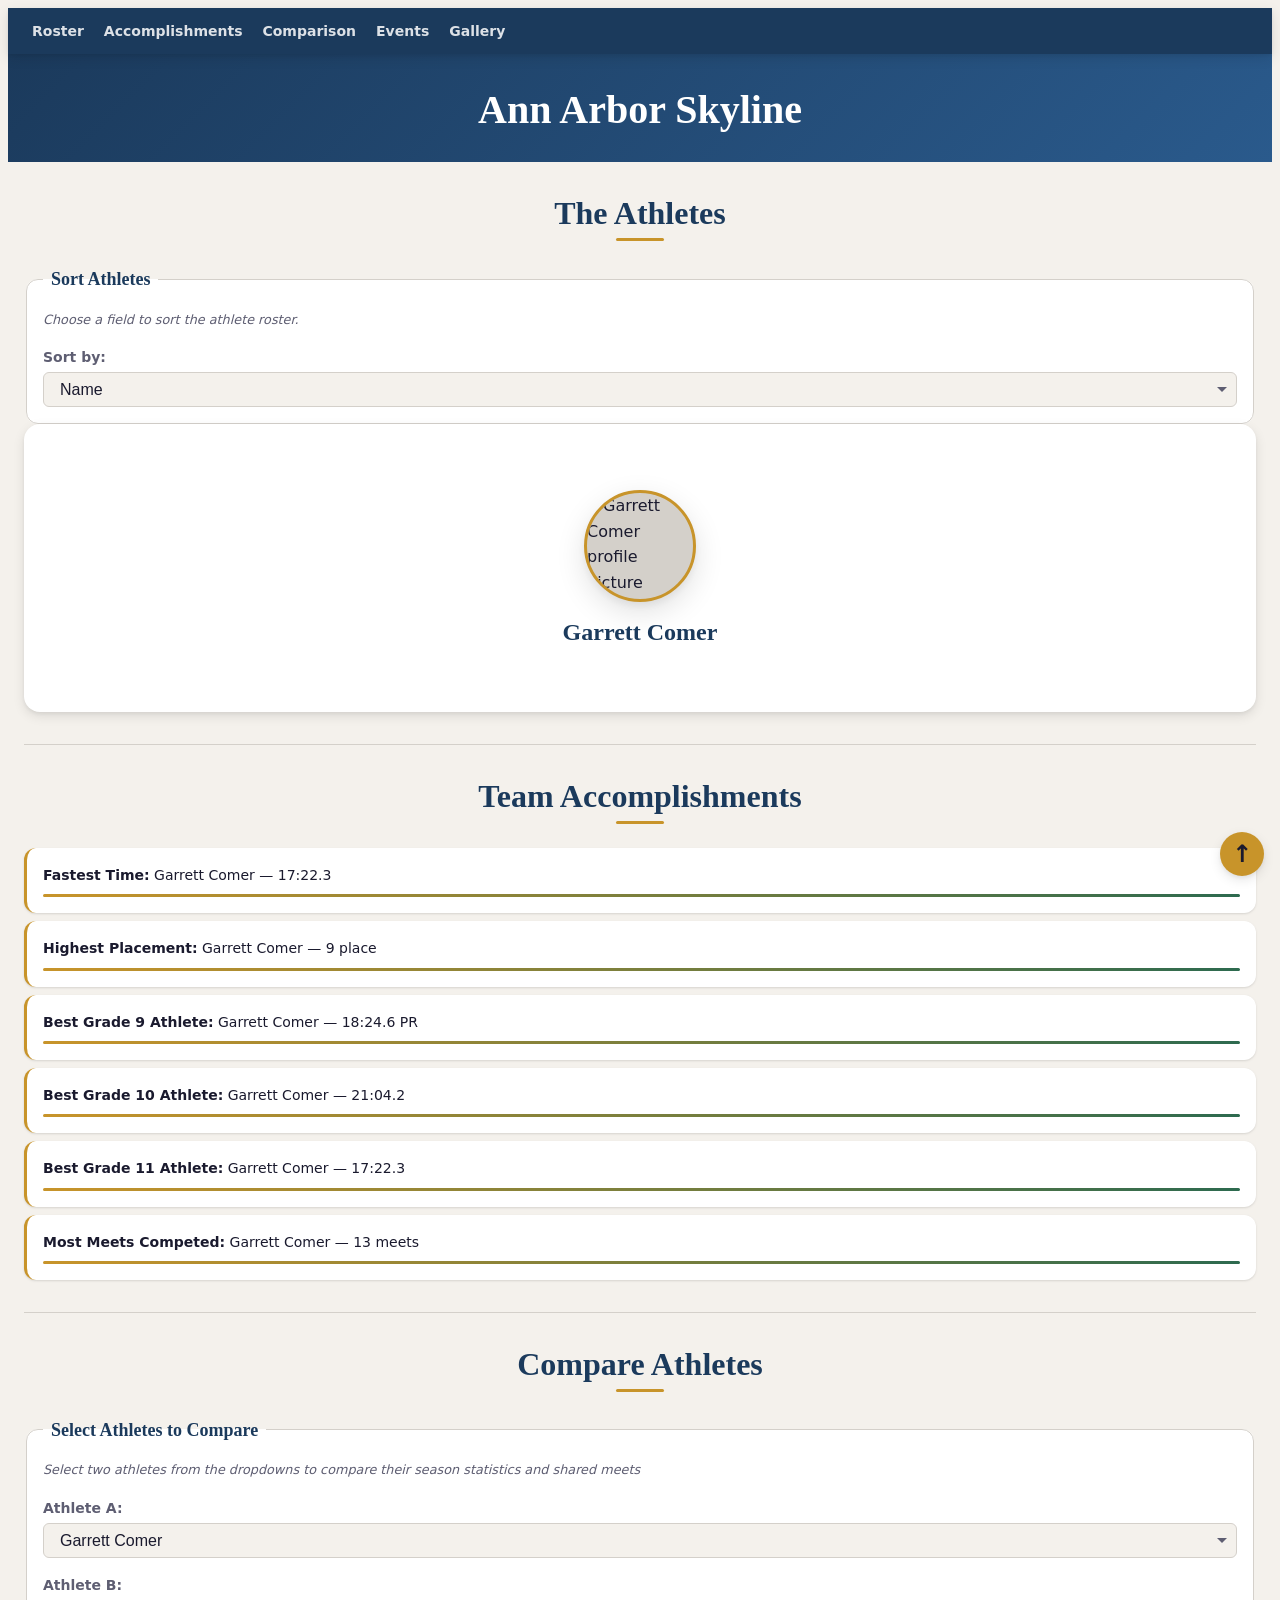
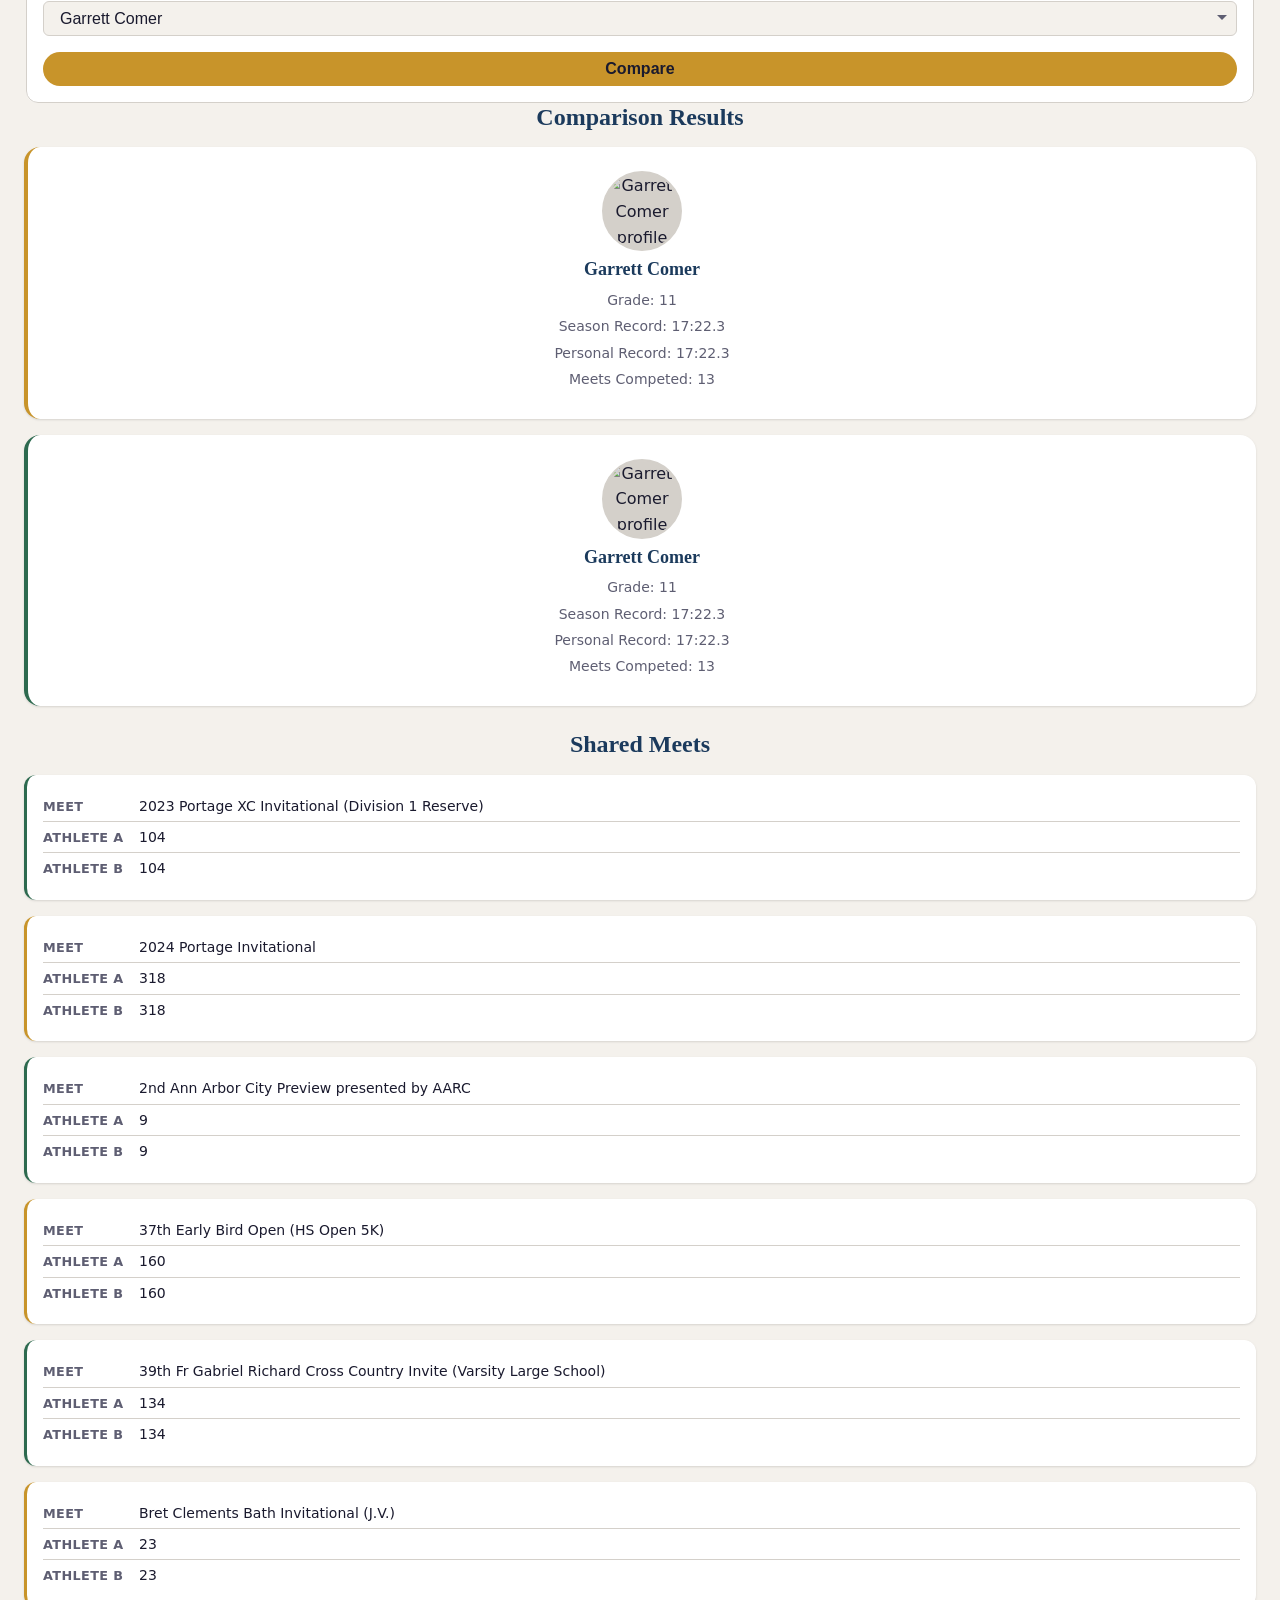
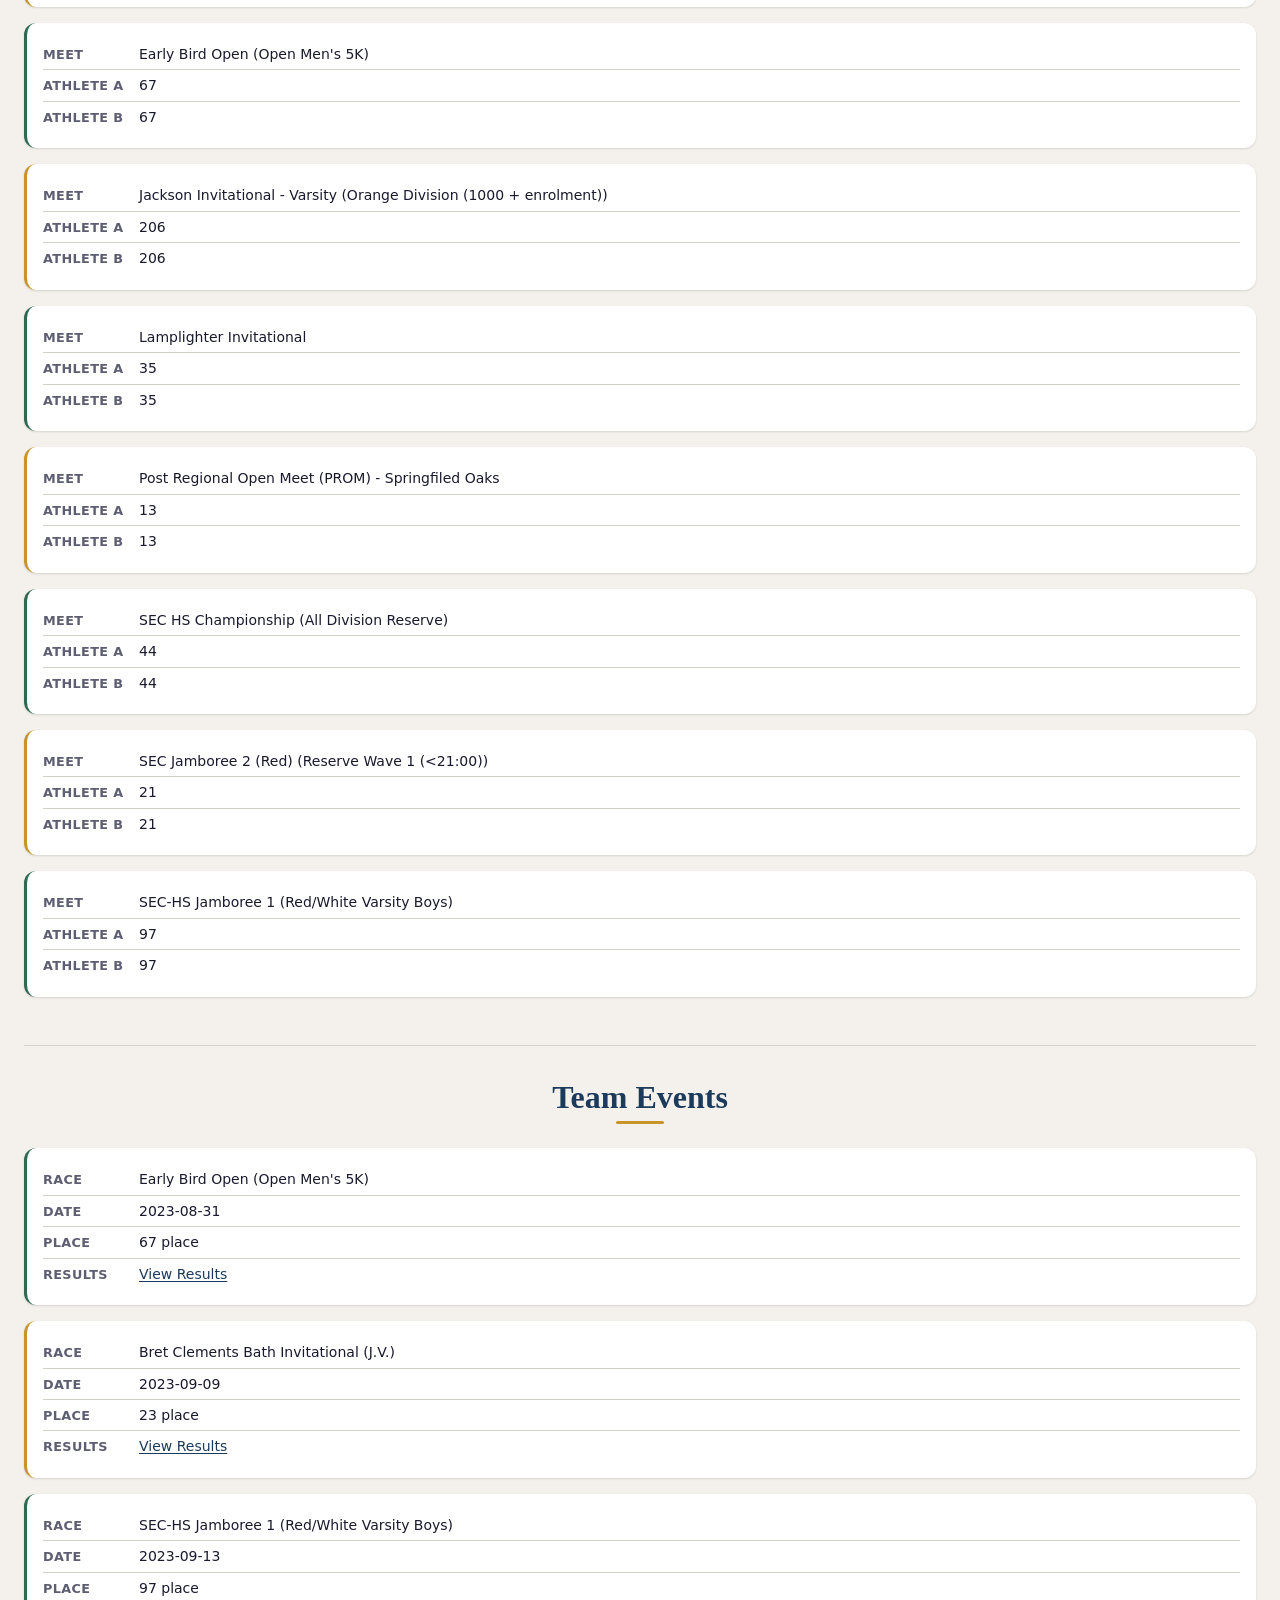
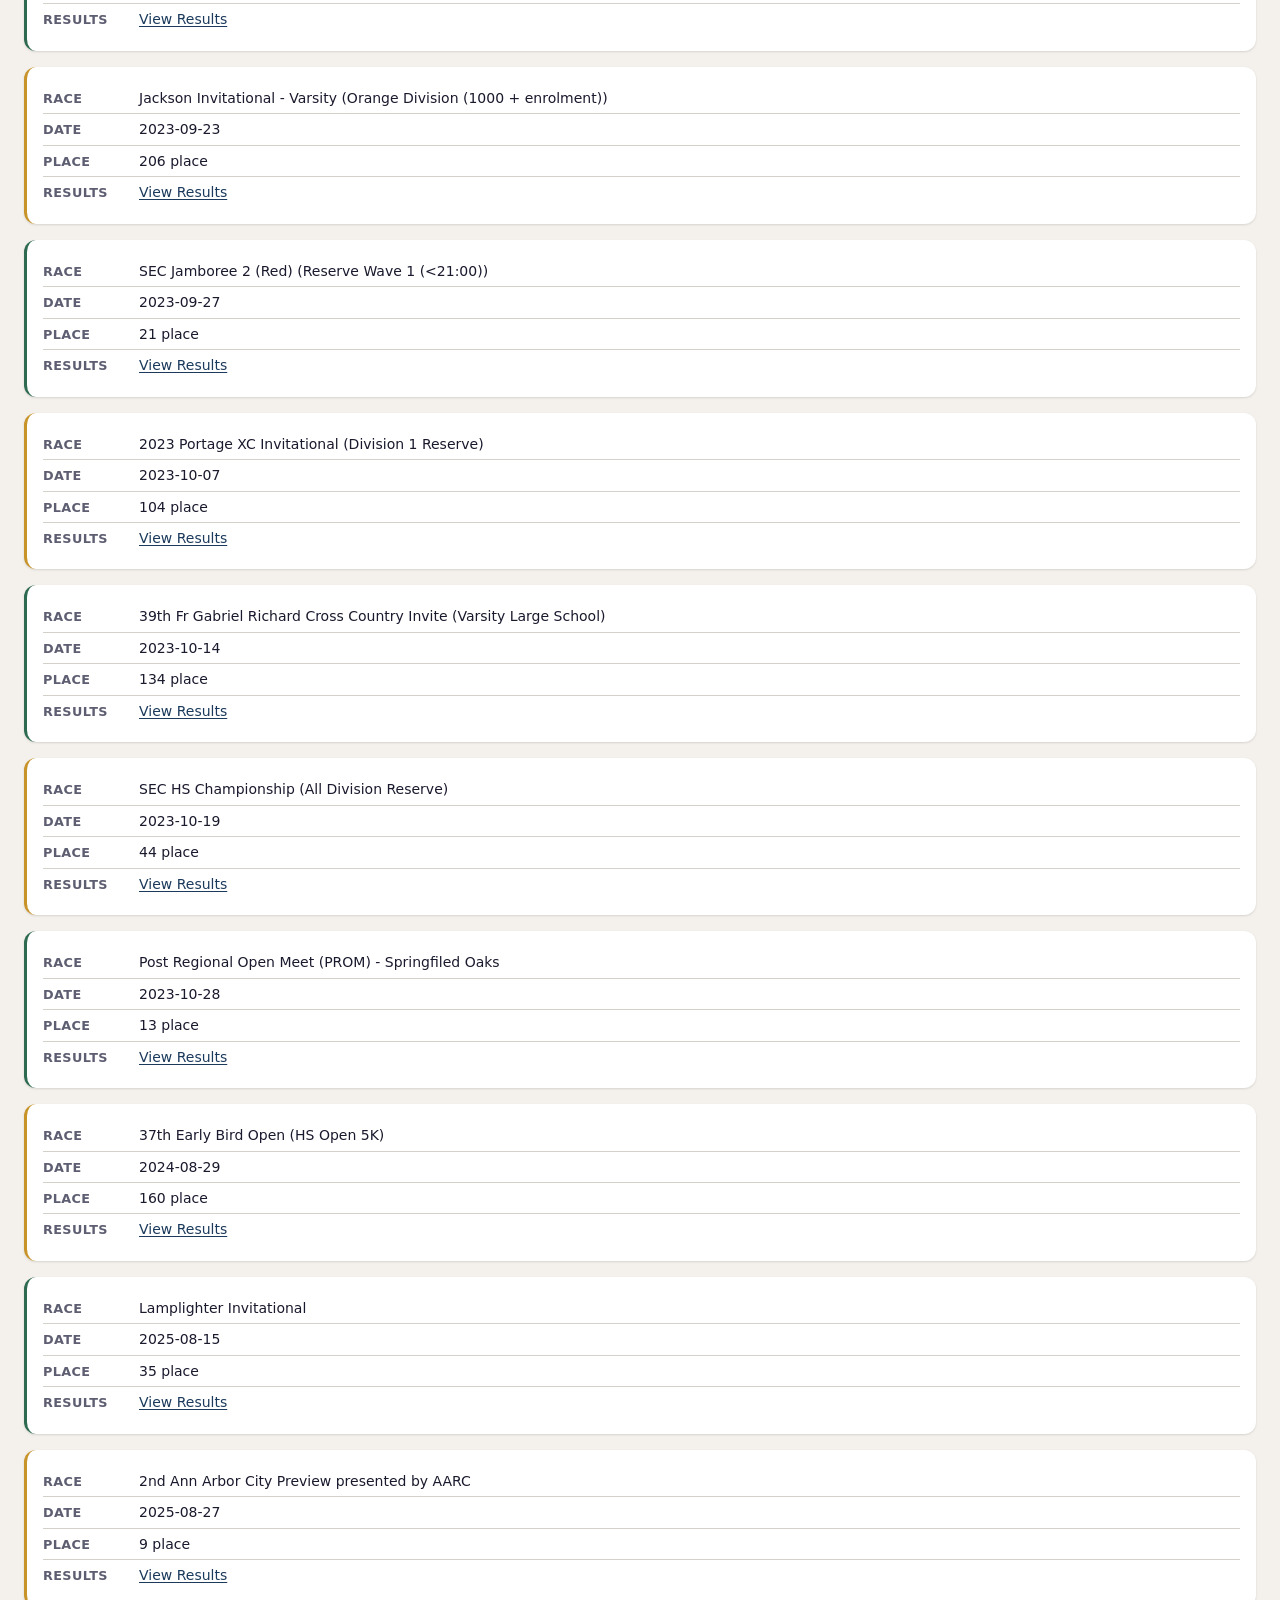
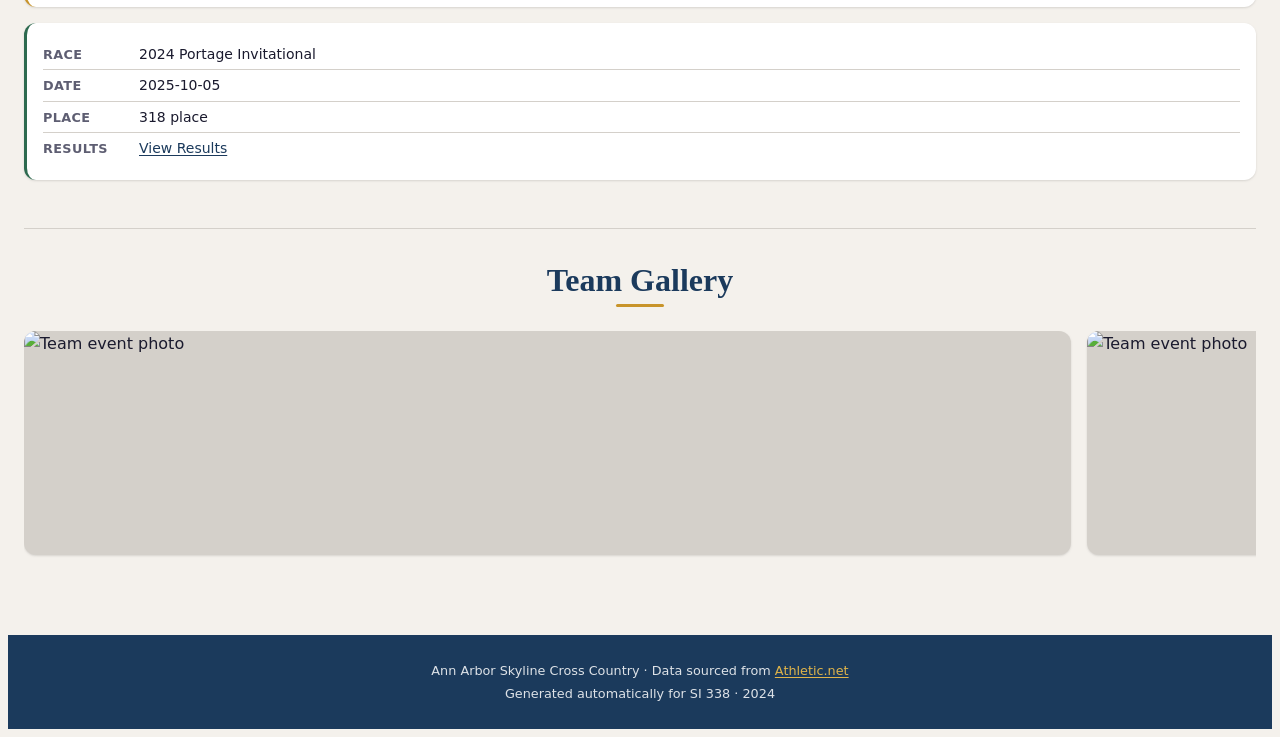
==== index.html @ 777643ac "Add Deliverable 4: mobile-only CSS, animations, accessibility, and documentation - Create styles/mai" ====
<!DOCTYPE html>
<html lang="en">

<head>
  <meta charset="UTF-8" />
  <meta name="viewport" content="width=device-width, initial-scale=1.0" />
  <title>Ann Arbor Skyline</title>
  <link rel="stylesheet" href="styles/reset.css">
  <link rel="stylesheet" href="styles/main.css">
</head>

<body>
  <a href="#main-content" class="skip-link">Skip to main content</a>

  <nav id="main-nav">
    <div class="nav-container">
      <a href="#team-roster" class="nav-link">Roster</a>
      <a href="#team-accomplishments" class="nav-link">Accomplishments</a>
      <a href="#player-comparison" class="nav-link">Comparison</a>
      <a href="#team-events" class="nav-link">Events</a>
      <a href="#team-gallery" class="nav-link">Gallery</a>
    </div>
  </nav>

  <header>
    <h1>Ann Arbor Skyline</h1>
  </header>

  <main id="main-content">

    <section id="team-roster">
      <h2>The Athletes</h2>

      <div id="sort-by-choices">
        <form>
          <fieldset>
            <legend>Sort Athletes</legend>

            <p id="sort-instructions">
              Choose a field to sort the athlete roster.
            </p>

            <label for="sort-by">Sort by:</label>
            <select id="sort-by" name="sort-by" aria-describedby="sort-instructions">
              <option value="name">Name</option>
              <option value="grade">Grade</option>
              <option value="season-record">Season Record (SR)</option>
              <option value="personal-record">Personal Record (PR)</option>
            </select>
          </fieldset>
        </form>
      </div>

      <article id="athlete-roster">
        <h3>Athlete Roster</h3>
        
    <div class="athlete-card"
         tabindex="0"
         data-name="Garrett Comer"
         data-grade="11"
         data-sr="17:22.3"
         data-pr="17:22.3">

      <div class="card-inner">

        <div class="card-front">
          <img
            src="./images/athletes/21615274/profile.jpg"
            alt="Garrett Comer profile picture"
            class="athlete-photo"
            loading="lazy"
          />
          <h3 class="athlete-name">Garrett Comer</h3>
        </div>

        <div class="card-back">
          <h3 class="athlete-name">Garrett Comer</h3>
          <p class="athlete-grade">Grade: 11</p>
          <p class="athlete-sr">Season Record: 17:22.3</p>
          <p class="athlete-pr">Personal Record: 17:22.3</p>

          <a href="./athletes/21615274/index.html" class="athlete-link">
            View Profile
          </a>
        </div>

      </div>
    </div>
    
      </article>
    </section>

    <section id="team-accomplishments">
      <h2>Team Accomplishments</h2>

      <article>
        <h3>Accomplishment Highlights</h3>
        <ul>
          <li><strong>Fastest Time:</strong> Garrett Comer — 17:22.3</li>
<li><strong>Highest Placement:</strong> Garrett Comer — 9 place</li>
<li><strong>Best Grade 9 Athlete:</strong> Garrett Comer — 18:24.6 PR</li>
<li><strong>Best Grade 10 Athlete:</strong> Garrett Comer — 21:04.2</li>
<li><strong>Best Grade 11 Athlete:</strong> Garrett Comer — 17:22.3</li>
<li><strong>Most Meets Competed:</strong> Garrett Comer — 13 meets</li>
        </ul>
      </article>
    </section>

    <section id="player-comparison">
      <h2>Compare Athletes</h2>

      <div class="comparison-controls">
        <form>
          <fieldset>
            <legend>Select Athletes to Compare</legend>

            <p id="comparison-instructions">
              Select two athletes from the dropdowns to compare their season
              statistics and shared meets
            </p>

            <div class="comparison-select">
              <label for="athlete-a">Athlete A:</label>
              <select id="athlete-a" name="athlete-a" aria-describedby="comparison-instructions">
                <option value="21615274" selected>Garrett Comer</option>
              </select>
            </div>

            <div class="comparison-select">
              <label for="athlete-b">Athlete B:</label>
              <select id="athlete-b" name="athlete-b" aria-describedby="comparison-instructions">
                <option value="21615274" selected>Garrett Comer</option>
              </select>
            </div>

            <button type="button" id="compare-button">
              Compare
            </button>
          </fieldset>
        </form>
      </div>

      <article id="comparison-results">
        <h3>Comparison Results</h3>
        
    <div class="comparison-cards">

      <div class="comparison-card">
        <img src="./images/athletes/21615274/profile.jpg" alt="Garrett Comer profile picture" />
        <h3>Garrett Comer</h3>
        <p>Grade: 11</p>
        <p>Season Record: 17:22.3</p>
        <p>Personal Record: 17:22.3</p>
        <p>Meets Competed: 13</p>
      </div>

      <div class="comparison-card">
        <img src="./images/athletes/21615274/profile.jpg" alt="Garrett Comer profile picture" />
        <h3>Garrett Comer</h3>
        <p>Grade: 11</p>
        <p>Season Record: 17:22.3</p>
        <p>Personal Record: 17:22.3</p>
        <p>Meets Competed: 13</p>
      </div>

    </div>

    
        <div class="shared-meets">
          <h3>Shared Meets</h3>
          <table>
            <thead>
              <tr>
                <th>Meet</th>
                <th>Garrett Comer Place</th>
                <th>Garrett Comer Place</th>
              </tr>
            </thead>
            <tbody>
              <tr><td>2023 Portage XC Invitational (Division 1 Reserve)</td><td>104</td><td>104</td></tr>
<tr><td>2024 Portage Invitational</td><td>318</td><td>318</td></tr>
<tr><td>2nd Ann Arbor City Preview presented by AARC</td><td>9</td><td>9</td></tr>
<tr><td>37th Early Bird Open (HS Open 5K)</td><td>160</td><td>160</td></tr>
<tr><td>39th Fr Gabriel Richard Cross Country Invite (Varsity Large School)</td><td>134</td><td>134</td></tr>
<tr><td>Bret Clements Bath Invitational (J.V.)</td><td>23</td><td>23</td></tr>
<tr><td>Early Bird Open (Open Men&#39;s 5K)</td><td>67</td><td>67</td></tr>
<tr><td>Jackson Invitational - Varsity (Orange Division (1000 + enrolment))</td><td>206</td><td>206</td></tr>
<tr><td>Lamplighter Invitational</td><td>35</td><td>35</td></tr>
<tr><td>Post Regional Open Meet (PROM) - Springfiled Oaks</td><td>13</td><td>13</td></tr>
<tr><td>SEC HS Championship (All Division Reserve)</td><td>44</td><td>44</td></tr>
<tr><td>SEC Jamboree 2 (Red) (Reserve Wave 1 (&lt;21:00))</td><td>21</td><td>21</td></tr>
<tr><td>SEC-HS Jamboree 1 (Red/White Varsity Boys)</td><td>97</td><td>97</td></tr>
            </tbody>
          </table>
        </div>
        
    
      </article>
    </section>

    <section id="team-events">
      <h2>Team Events</h2>

      <article>
        <h3>Event Results</h3>
        <table id="events-table">
          <thead>
            <tr>
              <th>Race</th>
              <th>Date</th>
              <th>Placement</th>
              <th>Results</th>
            </tr>
          </thead>
          <tbody>
            <tr><td>Early Bird Open (Open Men&#39;s 5K)</td><td>2023-08-31</td><td>67 place</td><td><a href="https://www.athletic.net/CrossCountry/meet/223660/results/894305" target="_blank">View Results</a></td></tr>
<tr><td>Bret Clements Bath Invitational (J.V.)</td><td>2023-09-09</td><td>23 place</td><td><a href="https://www.athletic.net/CrossCountry/meet/221738/results/887403" target="_blank">View Results</a></td></tr>
<tr><td>SEC-HS Jamboree 1 (Red/White Varsity Boys)</td><td>2023-09-13</td><td>97 place</td><td><a href="https://www.athletic.net/CrossCountry/meet/221764/results/887492" target="_blank">View Results</a></td></tr>
<tr><td>Jackson Invitational - Varsity (Orange Division (1000 + enrolment))</td><td>2023-09-23</td><td>206 place</td><td><a href="https://www.athletic.net/CrossCountry/meet/221802/results/887639" target="_blank">View Results</a></td></tr>
<tr><td>SEC Jamboree 2 (Red) (Reserve Wave 1 (&lt;21:00))</td><td>2023-09-27</td><td>21 place</td><td><a href="https://www.athletic.net/CrossCountry/meet/222702/results/890995" target="_blank">View Results</a></td></tr>
<tr><td>2023 Portage XC Invitational (Division 1 Reserve)</td><td>2023-10-07</td><td>104 place</td><td><a href="https://www.athletic.net/CrossCountry/meet/221793/results/887586" target="_blank">View Results</a></td></tr>
<tr><td>39th Fr Gabriel Richard Cross Country Invite (Varsity Large School)</td><td>2023-10-14</td><td>134 place</td><td><a href="https://www.athletic.net/CrossCountry/meet/221531/results/886426" target="_blank">View Results</a></td></tr>
<tr><td>SEC HS Championship (All Division Reserve)</td><td>2023-10-19</td><td>44 place</td><td><a href="https://www.athletic.net/CrossCountry/meet/221762/results/887481" target="_blank">View Results</a></td></tr>
<tr><td>Post Regional Open Meet (PROM) - Springfiled Oaks</td><td>2023-10-28</td><td>13 place</td><td><a href="https://www.athletic.net/CrossCountry/meet/229906/results/916818" target="_blank">View Results</a></td></tr>
<tr><td>37th Early Bird Open (HS Open 5K)</td><td>2024-08-29</td><td>160 place</td><td><a href="https://www.athletic.net/CrossCountry/meet/235827/results/943367" target="_blank">View Results</a></td></tr>
<tr><td>Lamplighter Invitational</td><td>2025-08-15</td><td>35 place</td><td><a href="https://www.athletic.net/CrossCountry/meet/247194/results/1007644" target="_blank">View Results</a></td></tr>
<tr><td>2nd Ann Arbor City Preview presented by AARC</td><td>2025-08-27</td><td>9 place</td><td><a href="https://www.athletic.net/CrossCountry/meet/253860/results/1013715" target="_blank">View Results</a></td></tr>
<tr><td>2024 Portage Invitational</td><td>2025-10-05</td><td>318 place</td><td><a href="https://www.athletic.net/CrossCountry/meet/237295/results/948796" target="_blank">View Results</a></td></tr>
          </tbody>
        </table>
      </article>
    </section>

    <section id="team-gallery">
      <h2>Team Gallery</h2>

      <article class="gallery-grid">
        <h3>Gallery Images</h3>
        <img src="./images/athletes/21615274/2023EarlyBirdOpen.jpg" alt="Team event photo" loading="lazy" />
<img src="./images/athletes/21615274/2023PROM.jpg" alt="Team event photo" loading="lazy" />
      </article>
    </section>

  </main>

  <footer id="site-footer">
    <div class="footer-content">
      <p>
        Ann Arbor Skyline Cross Country &middot;
        Data sourced from
        <a href="https://www.athletic.net" target="_blank" rel="noopener">
          Athletic.net
        </a>
      </p>

      <p>
        Generated automatically for SI 338 &middot;
        <span class="footer-year">2024</span>
      </p>
    </div>
  </footer>

  <a href="#main-nav" class="back-to-top" aria-label="Back to top">&uarr;</a>

</body>

</html>
---- styles/main.css ----
/* ================================================================
   Ann Arbor Skyline Cross Country — Main Stylesheet
   Mobile-only design | SI 338 Deliverable 4

   Contents:
   1.  Custom Properties (Design Tokens)
   2.  Dark Mode (prefers-color-scheme)
   3.  Base Styles
   4.  Accessibility Utilities
   5.  Typography
   6.  Links
   7.  Navigation — Sticky Horizontal Scroll Tabs
   8.  Header & Athlete Profile
   9.  Main Layout & Sections
   10. Athlete Roster Cards — 3D Flip Animation
   11. Forms & Controls
   12. Comparison Section
   13. Tables — Card Reflow
   14. Accomplishments — Animated Progress Bars
   15. Gallery — Horizontal Scroll Snap
   16. Performance Graph
   17. Footer
   18. Back-to-Top Floating Action Button
   19. Keyframe Animations
   20. Reduced Motion (prefers-reduced-motion)
   ================================================================ */


/* ----------------------------------------------------------------
   1. Custom Properties — Light Mode (Default)
   CSS variables for consistent theming and easy dark-mode toggling
   ---------------------------------------------------------------- */
:root {
  --clr-primary: #1b3a5c;
  --clr-primary-light: #2a5a8c;
  --clr-secondary: #c8942a;
  --clr-secondary-light: #e0b44a;
  --clr-accent: #2d6a4f;
  --clr-bg: #f4f1ec;
  --clr-surface: #ffffff;
  --clr-text: #1a1a2e;
  --clr-text-muted: #5e5e72;
  --clr-border: #d4d0ca;
  --clr-link: #1b3a5c;
  --clr-link-hover: #c8942a;

  --font-heading: Georgia, 'Times New Roman', Times, serif;
  --font-body: system-ui, -apple-system, BlinkMacSystemFont,
    'Segoe UI', Roboto, Helvetica, Arial, sans-serif;

  /* Responsive font sizes using clamp() — scales with viewport */
  --fs-xs: clamp(0.7rem, 2.5vw, 0.8rem);
  --fs-sm: clamp(0.8rem, 2.8vw, 0.875rem);
  --fs-base: clamp(0.9rem, 3vw, 1rem);
  --fs-md: clamp(1rem, 3.5vw, 1.125rem);
  --fs-lg: clamp(1.25rem, 4vw, 1.5rem);
  --fs-xl: clamp(1.5rem, 5vw, 2rem);
  --fs-xxl: clamp(1.75rem, 6vw, 2.5rem);

  --sp-xs: 0.25rem;
  --sp-sm: 0.5rem;
  --sp-md: 1rem;
  --sp-lg: 1.5rem;
  --sp-xl: 2rem;
  --sp-xxl: 3rem;

  --radius-sm: 0.375rem;
  --radius-md: 0.75rem;
  --radius-lg: 1rem;
  --radius-pill: 100vw;
  --radius-circle: 50%;

  --shadow-sm: 0 1px 3px rgba(0, 0, 0, 0.08),
               0 1px 2px rgba(0, 0, 0, 0.06);
  --shadow-md: 0 4px 12px rgba(0, 0, 0, 0.1),
               0 2px 4px rgba(0, 0, 0, 0.06);
  --shadow-lg: 0 10px 30px rgba(0, 0, 0, 0.12),
               0 4px 8px rgba(0, 0, 0, 0.06);

  --ease-out: cubic-bezier(0.25, 0.46, 0.45, 0.94);
  --ease-in-out: cubic-bezier(0.42, 0, 0.58, 1);
  --dur-fast: 200ms;
  --dur-normal: 350ms;
  --dur-slow: 600ms;
}


/* ----------------------------------------------------------------
   2. Dark Mode — Activates automatically via OS/browser preference
   ---------------------------------------------------------------- */
@media (prefers-color-scheme: dark) {
  :root {
    --clr-primary: #4a8ac4;
    --clr-primary-light: #6aaae4;
    --clr-secondary: #e0b44a;
    --clr-secondary-light: #f0d47a;
    --clr-accent: #5cb88a;
    --clr-bg: #121220;
    --clr-surface: #1e1e32;
    --clr-text: #e4e4ec;
    --clr-text-muted: #9a9ab0;
    --clr-border: #2e2e44;
    --clr-link: #6aaae4;
    --clr-link-hover: #e0b44a;
    --shadow-sm: 0 1px 3px rgba(0, 0, 0, 0.3);
    --shadow-md: 0 4px 12px rgba(0, 0, 0, 0.4);
    --shadow-lg: 0 10px 30px rgba(0, 0, 0, 0.5);
  }
}


/* ----------------------------------------------------------------
   3. Base Styles
   ---------------------------------------------------------------- */
*,
*::before,
*::after {
  box-sizing: border-box;
}

html {
  scroll-behavior: smooth;
  -webkit-tap-highlight-color: transparent;
}

body {
  background-color: var(--clr-bg);
  color: var(--clr-text);
  font-family: var(--font-body);
  font-size: var(--fs-base);
  line-height: 1.6;
  overflow-x: hidden;
}

img {
  display: block;
  width: 100%;
  height: auto;
  background-color: var(--clr-border);
}


/* ----------------------------------------------------------------
   4. Accessibility Utilities
   ---------------------------------------------------------------- */

/* Skip-to-content link: hidden off-screen until keyboard-focused */
.skip-link {
  position: absolute;
  top: -100%;
  left: var(--sp-md);
  background: var(--clr-primary);
  color: #fff;
  padding: var(--sp-sm) var(--sp-md);
  border-radius: var(--radius-sm);
  z-index: 200;
  font-weight: 600;
  text-decoration: none;
  transition: top var(--dur-fast) var(--ease-out);
}

.skip-link:focus {
  top: var(--sp-sm);
}

/* Screen-reader-only utility class */
.sr-only {
  position: absolute;
  width: 1px;
  height: 1px;
  padding: 0;
  margin: -1px;
  overflow: hidden;
  clip: rect(0, 0, 0, 0);
  white-space: nowrap;
  border: 0;
}

/* Visible focus ring for keyboard navigation */
:focus-visible {
  outline: 3px solid var(--clr-secondary);
  outline-offset: 2px;
}


/* ----------------------------------------------------------------
   5. Typography — Responsive sizing via clamp()
   ---------------------------------------------------------------- */
h1, h2, h3 {
  font-family: var(--font-heading);
  color: var(--clr-primary);
  line-height: 1.2;
  margin-top: 0;
}

h1 { font-size: var(--fs-xxl); }
h2 { font-size: var(--fs-xl); margin-bottom: var(--sp-lg); }
h3 { font-size: var(--fs-lg); }

p {
  margin-top: 0;
  margin-bottom: var(--sp-sm);
}


/* ----------------------------------------------------------------
   6. Links
   ---------------------------------------------------------------- */
a {
  color: var(--clr-link);
  text-decoration-thickness: 1px;
  text-underline-offset: 2px;
  transition: color var(--dur-fast) var(--ease-out);
}

a:hover,
a:focus {
  color: var(--clr-link-hover);
}


/* ----------------------------------------------------------------
   7. Navigation — Sticky bar with horizontally scrollable tabs
   Stays fixed at top on scroll; tabs overflow-scroll on narrow screens
   ---------------------------------------------------------------- */
#main-nav,
#athlete-nav {
  position: sticky;
  top: 0;
  z-index: 100;
  background: var(--clr-primary);
  box-shadow: var(--shadow-md);
}

.nav-container {
  display: flex;
  align-items: center;
  gap: var(--sp-xs);
  padding: var(--sp-sm) var(--sp-md);
  overflow-x: auto;
  -webkit-overflow-scrolling: touch;
  scrollbar-width: none;
}

.nav-container::-webkit-scrollbar {
  display: none;
}

.nav-link {
  color: rgba(255, 255, 255, 0.85);
  text-decoration: none;
  font-size: var(--fs-sm);
  font-weight: 600;
  white-space: nowrap;
  padding: var(--sp-xs) var(--sp-sm);
  border-radius: var(--radius-pill);
  transition:
    background-color var(--dur-fast) var(--ease-out),
    color var(--dur-fast) var(--ease-out);
}

.nav-link:hover,
.nav-link:focus {
  background: rgba(255, 255, 255, 0.15);
  color: #fff;
}

.nav-title {
  color: #fff;
  font-family: var(--font-heading);
  font-size: var(--fs-md);
  font-weight: 700;
  white-space: nowrap;
  margin-right: auto;
}


/* ----------------------------------------------------------------
   8. Header — Gradient banner with team/athlete branding
   ---------------------------------------------------------------- */
header {
  background: linear-gradient(135deg, var(--clr-primary) 0%, var(--clr-primary-light) 100%);
  color: #fff;
  padding: var(--sp-xl) var(--sp-md) var(--sp-lg);
  text-align: center;
}

header h1 {
  color: #fff;
  margin-bottom: var(--sp-xs);
  animation: fadeInDown var(--dur-slow) var(--ease-out) both;
}

/* Athlete page header */
#athlete-header {
  background: linear-gradient(135deg, var(--clr-primary) 0%, var(--clr-primary-light) 100%);
  color: #fff;
  padding: var(--sp-xl) var(--sp-md) var(--sp-lg);
  text-align: center;
}

#athlete-header h1,
#athlete-header h2 {
  color: #fff;
}

#athlete-header .athlete-info h2 {
  font-size: var(--fs-sm);
  text-transform: uppercase;
  letter-spacing: 0.1em;
  opacity: 0.8;
  margin-bottom: var(--sp-sm);
}

/* Circular profile photo with gold border */
.athlete-photo {
  width: 7rem;
  height: 7rem;
  border-radius: var(--radius-circle);
  object-fit: cover;
  border: 3px solid var(--clr-secondary);
  box-shadow: var(--shadow-lg);
  animation: fadeIn var(--dur-slow) var(--ease-out) both;
}

#athlete-header .athlete-photo {
  width: 8rem;
  height: 8rem;
  margin: 0 auto var(--sp-md);
}

.athlete-school {
  font-size: var(--fs-md);
  opacity: 0.9;
}

#athlete-header .athlete-grade {
  font-size: var(--fs-sm);
  opacity: 0.85;
  color: #fff;
}

#athlete-header a {
  color: var(--clr-secondary-light);
  font-size: var(--fs-sm);
}

/* Frosted glass records badge */
.athlete-records {
  display: flex;
  flex-direction: column;
  gap: var(--sp-xs);
  margin-top: var(--sp-md);
  padding: var(--sp-md);
  background: rgba(255, 255, 255, 0.1);
  border-radius: var(--radius-md);
  backdrop-filter: blur(8px);
  -webkit-backdrop-filter: blur(8px);
}

.athlete-records .athlete-sr,
.athlete-records .athlete-pr {
  font-size: var(--fs-sm);
  font-weight: 600;
  color: #fff;
}


/* ----------------------------------------------------------------
   9. Main Layout & Sections
   ---------------------------------------------------------------- */
main {
  padding: 0 var(--sp-md);
}

section {
  padding: var(--sp-xl) 0;
  border-bottom: 1px solid var(--clr-border);
  animation: fadeInUp var(--dur-slow) var(--ease-out) both;
}

section:last-child {
  border-bottom: none;
}

/* Decorative gold underline accent beneath section headings */
section > h2 {
  text-align: center;
  position: relative;
  padding-bottom: var(--sp-sm);
}

section > h2::after {
  content: '';
  position: absolute;
  bottom: 0;
  left: 50%;
  transform: translateX(-50%);
  width: 3rem;
  height: 3px;
  background: var(--clr-secondary);
  border-radius: var(--radius-pill);
}

/* Visually hide redundant sub-headings; section h2 provides context */
#athlete-roster > h3,
#team-accomplishments article > h3,
#team-events article > h3,
#athlete-results article > h3,
#performance-graph article > h3,
.gallery-grid > h3 {
  position: absolute;
  width: 1px;
  height: 1px;
  padding: 0;
  margin: -1px;
  overflow: hidden;
  clip: rect(0, 0, 0, 0);
  white-space: nowrap;
  border: 0;
}


/* ----------------------------------------------------------------
   10. Athlete Roster Cards — 3D Flip Animation
   Tap or keyboard-focus flips the card to reveal stats on the back
   ---------------------------------------------------------------- */
#athlete-roster {
  display: flex;
  flex-direction: column;
  gap: var(--sp-md);
}

.athlete-card {
  perspective: 800px;
  height: 18rem;
  cursor: pointer;
}

.card-inner {
  position: relative;
  width: 100%;
  height: 100%;
  transition: transform var(--dur-slow) var(--ease-in-out);
  transform-style: preserve-3d;
}

/* Flip triggers: keyboard focus-within or JS-toggled class */
.athlete-card:focus-within .card-inner,
.athlete-card.flipped .card-inner {
  transform: rotateY(180deg);
}

.card-front,
.card-back {
  position: absolute;
  inset: 0;
  backface-visibility: hidden;
  -webkit-backface-visibility: hidden;
  border-radius: var(--radius-lg);
  box-shadow: var(--shadow-md);
  display: flex;
  flex-direction: column;
  align-items: center;
  justify-content: center;
  padding: var(--sp-lg);
}

.card-front {
  background: var(--clr-surface);
  gap: var(--sp-md);
}

.card-front .athlete-name {
  font-size: var(--fs-lg);
  color: var(--clr-primary);
  margin: 0;
}

.card-front .athlete-photo {
  width: 7rem;
  height: 7rem;
}

.card-back {
  background: linear-gradient(135deg, var(--clr-primary), var(--clr-primary-light));
  color: #fff;
  transform: rotateY(180deg);
  gap: var(--sp-xs);
}

.card-back .athlete-name {
  font-size: var(--fs-lg);
  color: #fff;
  margin: 0;
}

.card-back p {
  font-size: var(--fs-sm);
  opacity: 0.9;
  margin: 0;
}

/* "View Profile" pill button on card back */
.athlete-link {
  display: inline-block;
  margin-top: var(--sp-sm);
  padding: var(--sp-xs) var(--sp-md);
  background: var(--clr-secondary);
  color: var(--clr-text);
  font-weight: 700;
  font-size: var(--fs-sm);
  text-decoration: none;
  border-radius: var(--radius-pill);
  transition:
    background-color var(--dur-fast) var(--ease-out),
    transform var(--dur-fast) var(--ease-out);
}

.athlete-link:hover,
.athlete-link:focus {
  background: var(--clr-secondary-light);
  transform: scale(1.05);
  color: var(--clr-text);
}


/* ----------------------------------------------------------------
   11. Forms & Controls — Sort, Filter, Compare
   ---------------------------------------------------------------- */
fieldset {
  border: 1px solid var(--clr-border);
  border-radius: var(--radius-md);
  padding: var(--sp-md);
  background: var(--clr-surface);
}

legend {
  font-family: var(--font-heading);
  font-weight: 700;
  font-size: var(--fs-md);
  color: var(--clr-primary);
  padding: 0 var(--sp-sm);
}

label {
  display: block;
  font-size: var(--fs-sm);
  font-weight: 600;
  color: var(--clr-text-muted);
  margin-bottom: var(--sp-xs);
}

select,
input[type="text"],
input[type="date"] {
  width: 100%;
  padding: var(--sp-sm) var(--sp-md);
  border: 1px solid var(--clr-border);
  border-radius: var(--radius-sm);
  background: var(--clr-bg);
  color: var(--clr-text);
  font-size: var(--fs-base);
  transition:
    border-color var(--dur-fast) var(--ease-out),
    box-shadow var(--dur-fast) var(--ease-out);
  appearance: none;
  -webkit-appearance: none;
}

select:focus,
input[type="text"]:focus,
input[type="date"]:focus {
  border-color: var(--clr-primary);
  box-shadow: 0 0 0 3px rgba(27, 58, 92, 0.15);
  outline: none;
}

/* Custom dropdown arrow via inline SVG data URI */
select {
  background-image: url("data:image/svg+xml,%3Csvg xmlns='http://www.w3.org/2000/svg' width='12' height='12' viewBox='0 0 12 12'%3E%3Cpath fill='%235e5e72' d='M6 8L1 3h10z'/%3E%3C/svg%3E");
  background-repeat: no-repeat;
  background-position: right var(--sp-sm) center;
  padding-right: var(--sp-xl);
}

#sort-instructions,
#comparison-instructions,
#filter-instructions {
  font-size: var(--fs-xs);
  color: var(--clr-text-muted);
  margin-bottom: var(--sp-md);
  font-style: italic;
}

.filter-group {
  margin-bottom: var(--sp-md);
}

.filter-group:last-child {
  margin-bottom: 0;
}

.comparison-select {
  margin-bottom: var(--sp-md);
}

/* Compare button with subtle pulse glow */
#compare-button {
  width: 100%;
  padding: var(--sp-sm) var(--sp-lg);
  background: var(--clr-secondary);
  color: var(--clr-text);
  font-size: var(--fs-base);
  font-weight: 700;
  border: none;
  border-radius: var(--radius-pill);
  cursor: pointer;
  transition:
    background-color var(--dur-fast) var(--ease-out),
    transform var(--dur-fast) var(--ease-out),
    box-shadow var(--dur-fast) var(--ease-out);
  animation: subtlePulse 3s var(--ease-in-out) infinite;
}

#compare-button:hover,
#compare-button:focus {
  background: var(--clr-secondary-light);
  transform: translateY(-1px);
  box-shadow: var(--shadow-md);
}

#compare-button:active {
  transform: translateY(0);
}


/* ----------------------------------------------------------------
   12. Comparison Section — Stacked athlete stat cards
   ---------------------------------------------------------------- */
#comparison-results > h3 {
  text-align: center;
  margin-bottom: var(--sp-md);
}

.comparison-cards {
  display: flex;
  flex-direction: column;
  gap: var(--sp-md);
  margin-bottom: var(--sp-lg);
}

.comparison-card {
  background: var(--clr-surface);
  border-radius: var(--radius-lg);
  padding: var(--sp-lg);
  box-shadow: var(--shadow-sm);
  text-align: center;
  border-left: 4px solid var(--clr-secondary);
  animation: slideInLeft var(--dur-slow) var(--ease-out) both;
}

.comparison-card:nth-child(2) {
  animation-delay: 150ms;
  border-left-color: var(--clr-accent);
}

.comparison-card img {
  width: 5rem;
  height: 5rem;
  border-radius: var(--radius-circle);
  object-fit: cover;
  margin: 0 auto var(--sp-sm);
  border: 2px solid var(--clr-border);
}

.comparison-card h3 {
  font-size: var(--fs-md);
  margin-bottom: var(--sp-sm);
}

.comparison-card p {
  font-size: var(--fs-sm);
  color: var(--clr-text-muted);
  margin: var(--sp-xs) 0;
}

.shared-meets {
  margin-top: var(--sp-lg);
}

.shared-meets h3 {
  text-align: center;
  margin-bottom: var(--sp-md);
}


/* ----------------------------------------------------------------
   13. Tables — Card Reflow Layout
   Each <tr> becomes a stacked card; <td>::before labels use
   nth-child selectors so no data-attributes are needed in HTML.
   <thead> is visually hidden but stays accessible to screen readers.
   ---------------------------------------------------------------- */
table {
  width: 100%;
  border-collapse: collapse;
}

thead {
  position: absolute;
  width: 1px;
  height: 1px;
  padding: 0;
  margin: -1px;
  overflow: hidden;
  clip: rect(0, 0, 0, 0);
  white-space: nowrap;
  border: 0;
}

tbody tr {
  display: block;
  background: var(--clr-surface);
  border-radius: var(--radius-md);
  box-shadow: var(--shadow-sm);
  padding: var(--sp-md);
  margin-bottom: var(--sp-md);
  border-left: 3px solid var(--clr-primary);
  animation: fadeInUp var(--dur-normal) var(--ease-out) both;
}

/* Alternating accent colors on table-card left borders */
tbody tr:nth-child(even) {
  border-left-color: var(--clr-secondary);
}

tbody tr:nth-child(odd) {
  border-left-color: var(--clr-accent);
}

tbody td {
  display: flex;
  align-items: baseline;
  gap: var(--sp-sm);
  padding: var(--sp-xs) 0;
  font-size: var(--fs-sm);
  border: none;
  border-bottom: 1px solid var(--clr-border);
}

tbody td:last-child {
  border-bottom: none;
}

/* Pseudo-element label styling shared across all tables */
tbody td::before {
  flex-shrink: 0;
  width: 5.5rem;
  font-weight: 700;
  font-size: var(--fs-xs);
  color: var(--clr-text-muted);
  text-transform: uppercase;
  letter-spacing: 0.03em;
}

/* --- Team Events Table (#events-table) column labels --- */
#events-table td:nth-child(1)::before { content: 'Race'; }
#events-table td:nth-child(2)::before { content: 'Date'; }
#events-table td:nth-child(3)::before { content: 'Place'; }
#events-table td:nth-child(4)::before { content: 'Results'; }

/* --- Athlete Race Results Table (#results-table) column labels --- */
#results-table td:nth-child(1)::before { content: 'Race'; }
#results-table td:nth-child(2)::before { content: 'Date'; }
#results-table td:nth-child(3)::before { content: 'Location'; }
#results-table td:nth-child(4)::before { content: 'Distance'; }
#results-table td:nth-child(5)::before { content: 'Time'; }
#results-table td:nth-child(6)::before { content: 'Place'; }
#results-table td:nth-child(7)::before { content: 'Grade'; }
#results-table td:nth-child(8)::before { content: 'Results'; }

/* Hide the template placeholder row that was left in the data */
#results-table tbody tr:first-child {
  display: none;
}

/* --- Shared Meets Table column labels --- */
.shared-meets td:nth-child(1)::before { content: 'Meet'; }
.shared-meets td:nth-child(2)::before { content: 'Athlete A'; }
.shared-meets td:nth-child(3)::before { content: 'Athlete B'; }


/* ----------------------------------------------------------------
   14. Team Accomplishments — Cards with Animated Progress Bars
   ---------------------------------------------------------------- */
#team-accomplishments ul {
  list-style: none;
  padding: 0;
  margin: 0;
  display: flex;
  flex-direction: column;
  gap: var(--sp-sm);
}

#team-accomplishments li {
  background: var(--clr-surface);
  padding: var(--sp-md);
  border-radius: var(--radius-md);
  box-shadow: var(--shadow-sm);
  font-size: var(--fs-sm);
  border-left: 3px solid var(--clr-secondary);
  position: relative;
  overflow: hidden;
  animation: fadeInUp var(--dur-normal) var(--ease-out) both;
}

/* Staggered entrance for each accomplishment */
#team-accomplishments li:nth-child(1) { animation-delay: 100ms; }
#team-accomplishments li:nth-child(2) { animation-delay: 200ms; }
#team-accomplishments li:nth-child(3) { animation-delay: 300ms; }
#team-accomplishments li:nth-child(4) { animation-delay: 400ms; }
#team-accomplishments li:nth-child(5) { animation-delay: 500ms; }
#team-accomplishments li:nth-child(6) { animation-delay: 600ms; }

/* Decorative animated progress bar beneath each accomplishment */
#team-accomplishments li::after {
  content: '';
  display: block;
  height: 3px;
  margin-top: var(--sp-sm);
  background: linear-gradient(90deg, var(--clr-secondary), var(--clr-accent));
  border-radius: var(--radius-pill);
  transform-origin: left;
  animation: progressFill 1.2s var(--ease-out) both;
}

#team-accomplishments li:nth-child(1)::after { animation-delay: 300ms; }
#team-accomplishments li:nth-child(2)::after { animation-delay: 400ms; }
#team-accomplishments li:nth-child(3)::after { animation-delay: 500ms; }
#team-accomplishments li:nth-child(4)::after { animation-delay: 600ms; }
#team-accomplishments li:nth-child(5)::after { animation-delay: 700ms; }
#team-accomplishments li:nth-child(6)::after { animation-delay: 800ms; }

/* Subtle press effect on touch */
#team-accomplishments li:active {
  transform: scale(0.98);
  transition: transform var(--dur-fast) var(--ease-out);
}


/* ----------------------------------------------------------------
   15. Gallery — Horizontal Scroll Snap Carousel
   Images snap into center view as the user swipes horizontally
   ---------------------------------------------------------------- */
.gallery-grid {
  display: grid;
  grid-auto-flow: column;
  grid-auto-columns: 85%;
  gap: var(--sp-md);
  overflow-x: auto;
  overscroll-behavior-x: contain;
  scroll-snap-type: x mandatory;
  -webkit-overflow-scrolling: touch;
  padding-bottom: var(--sp-md);
  scrollbar-width: none;
}

.gallery-grid::-webkit-scrollbar {
  display: none;
}

.gallery-grid img {
  scroll-snap-align: center;
  border-radius: var(--radius-md);
  height: 14rem;
  object-fit: cover;
  box-shadow: var(--shadow-sm);
  transition: transform var(--dur-normal) var(--ease-out);
}

.gallery-grid img:active {
  transform: scale(0.97);
}


/* ----------------------------------------------------------------
   16. Performance Graph
   ---------------------------------------------------------------- */
#performance-graph {
  text-align: center;
}

#performance-graph > div > p {
  font-size: var(--fs-sm);
  color: var(--clr-text-muted);
  font-style: italic;
}

#performance-graph img {
  border-radius: var(--radius-md);
  box-shadow: var(--shadow-md);
  animation: fadeIn var(--dur-slow) var(--ease-out) both;
}


/* ----------------------------------------------------------------
   17. Footer
   ---------------------------------------------------------------- */
#site-footer {
  background: var(--clr-primary);
  color: rgba(255, 255, 255, 0.85);
  text-align: center;
  padding: var(--sp-lg) var(--sp-md);
  margin-top: var(--sp-xl);
}

.footer-content p {
  font-size: var(--fs-xs);
  margin: 0;
  line-height: 1.8;
}

#site-footer a {
  color: var(--clr-secondary-light);
}

#site-footer a:hover,
#site-footer a:focus {
  color: #fff;
}


/* ----------------------------------------------------------------
   18. Back-to-Top Floating Action Button
   Fixed-position anchor that smooth-scrolls to the page top
   ---------------------------------------------------------------- */
.back-to-top {
  position: fixed;
  bottom: var(--sp-lg);
  right: var(--sp-md);
  z-index: 90;
  display: flex;
  align-items: center;
  justify-content: center;
  width: 2.75rem;
  height: 2.75rem;
  background: var(--clr-secondary);
  color: var(--clr-text);
  font-size: var(--fs-lg);
  font-weight: 700;
  text-decoration: none;
  border-radius: var(--radius-circle);
  box-shadow: var(--shadow-md);
  transition:
    background-color var(--dur-fast) var(--ease-out),
    transform var(--dur-fast) var(--ease-out);
}

.back-to-top:hover,
.back-to-top:focus {
  background: var(--clr-secondary-light);
  transform: translateY(-2px);
  color: var(--clr-text);
}

.back-to-top:active {
  transform: translateY(0);
}


/* ----------------------------------------------------------------
   19. Keyframe Animations
   ---------------------------------------------------------------- */
@keyframes fadeIn {
  from { opacity: 0; }
  to   { opacity: 1; }
}

@keyframes fadeInUp {
  from {
    opacity: 0;
    transform: translateY(1.5rem);
  }
  to {
    opacity: 1;
    transform: translateY(0);
  }
}

@keyframes fadeInDown {
  from {
    opacity: 0;
    transform: translateY(-1.5rem);
  }
  to {
    opacity: 1;
    transform: translateY(0);
  }
}

@keyframes slideInLeft {
  from {
    opacity: 0;
    transform: translateX(-2rem);
  }
  to {
    opacity: 1;
    transform: translateX(0);
  }
}

@keyframes progressFill {
  from { transform: scaleX(0); }
  to   { transform: scaleX(1); }
}

@keyframes subtlePulse {
  0%, 100% { box-shadow: 0 0 0 0 rgba(200, 148, 42, 0.4); }
  50%      { box-shadow: 0 0 0 8px rgba(200, 148, 42, 0); }
}


/* ----------------------------------------------------------------
   20. Reduced Motion — Disables all animations for users who
   prefer it. Required for WCAG 2.1 Level AA compliance.
   ---------------------------------------------------------------- */
@media (prefers-reduced-motion: reduce) {
  *,
  *::before,
  *::after {
    animation-duration: 0.01ms !important;
    animation-iteration-count: 1 !important;
    transition-duration: 0.01ms !important;
    scroll-behavior: auto !important;
  }
}
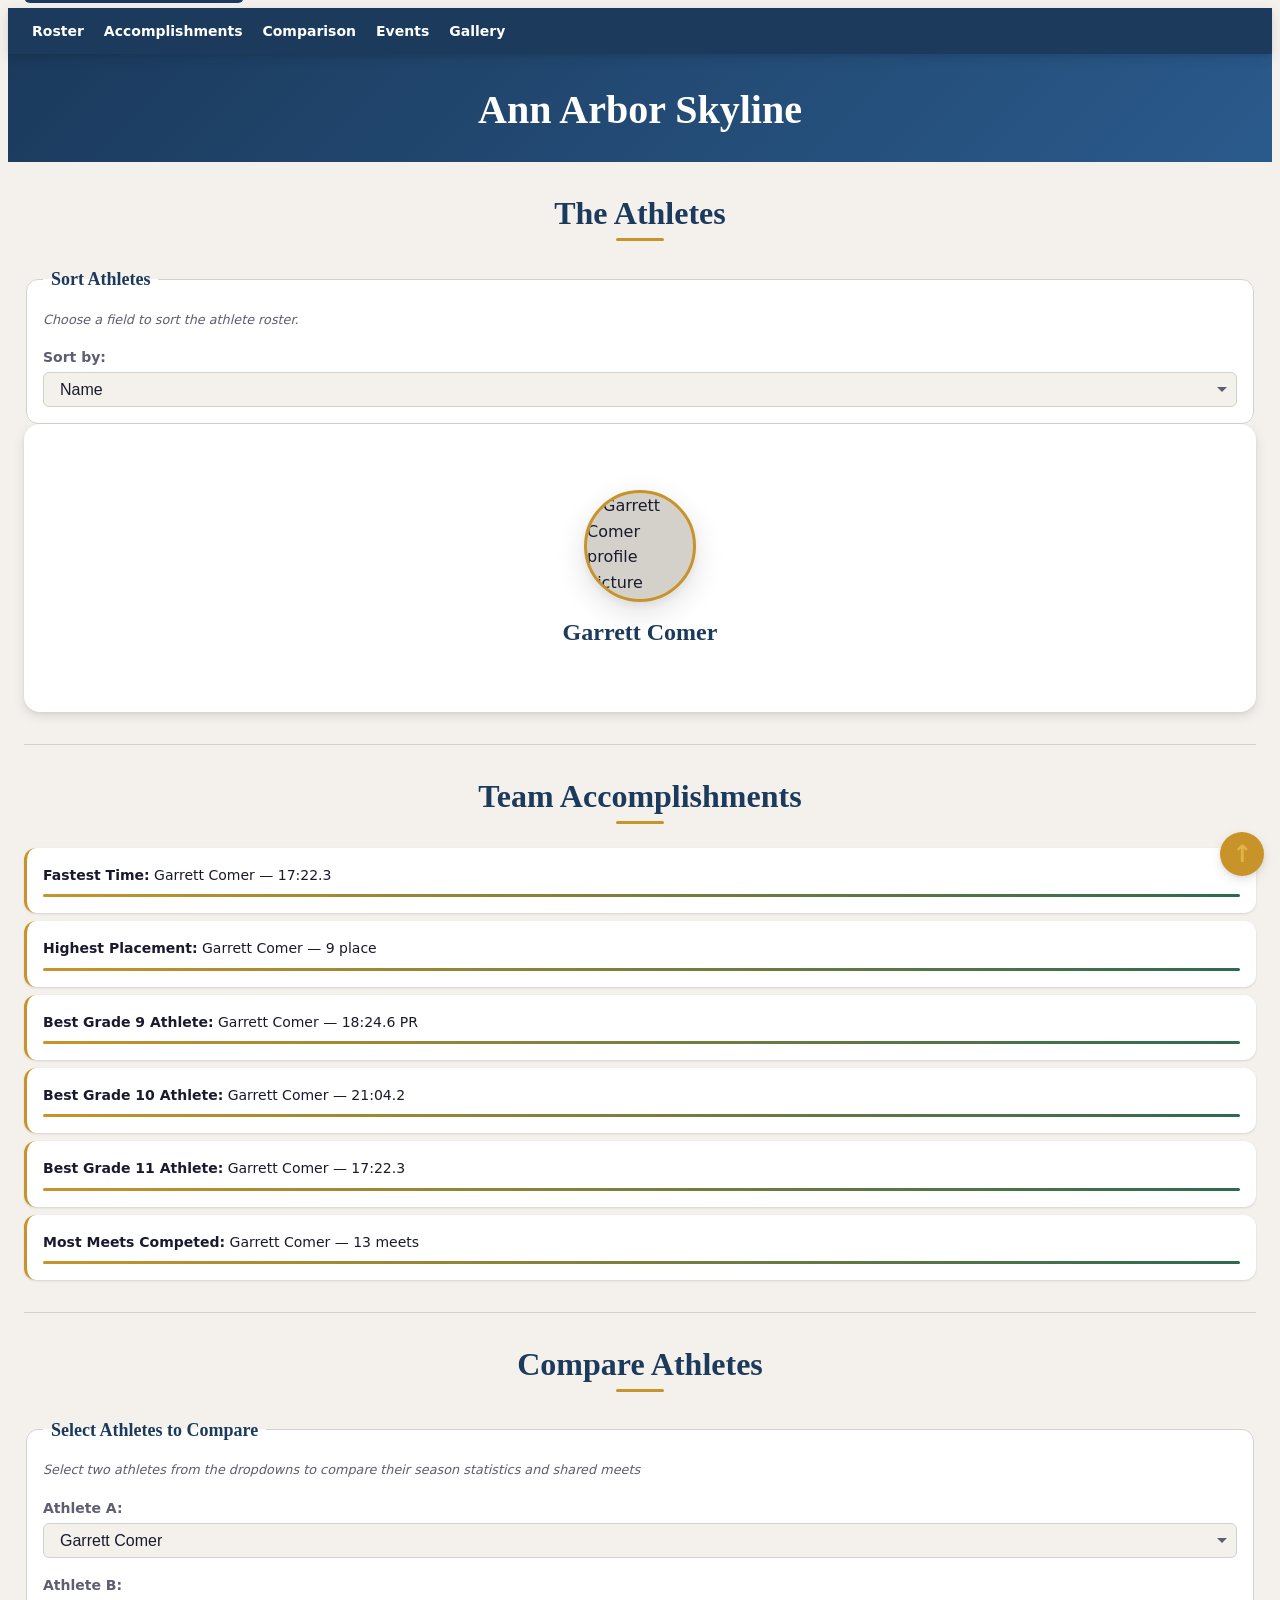
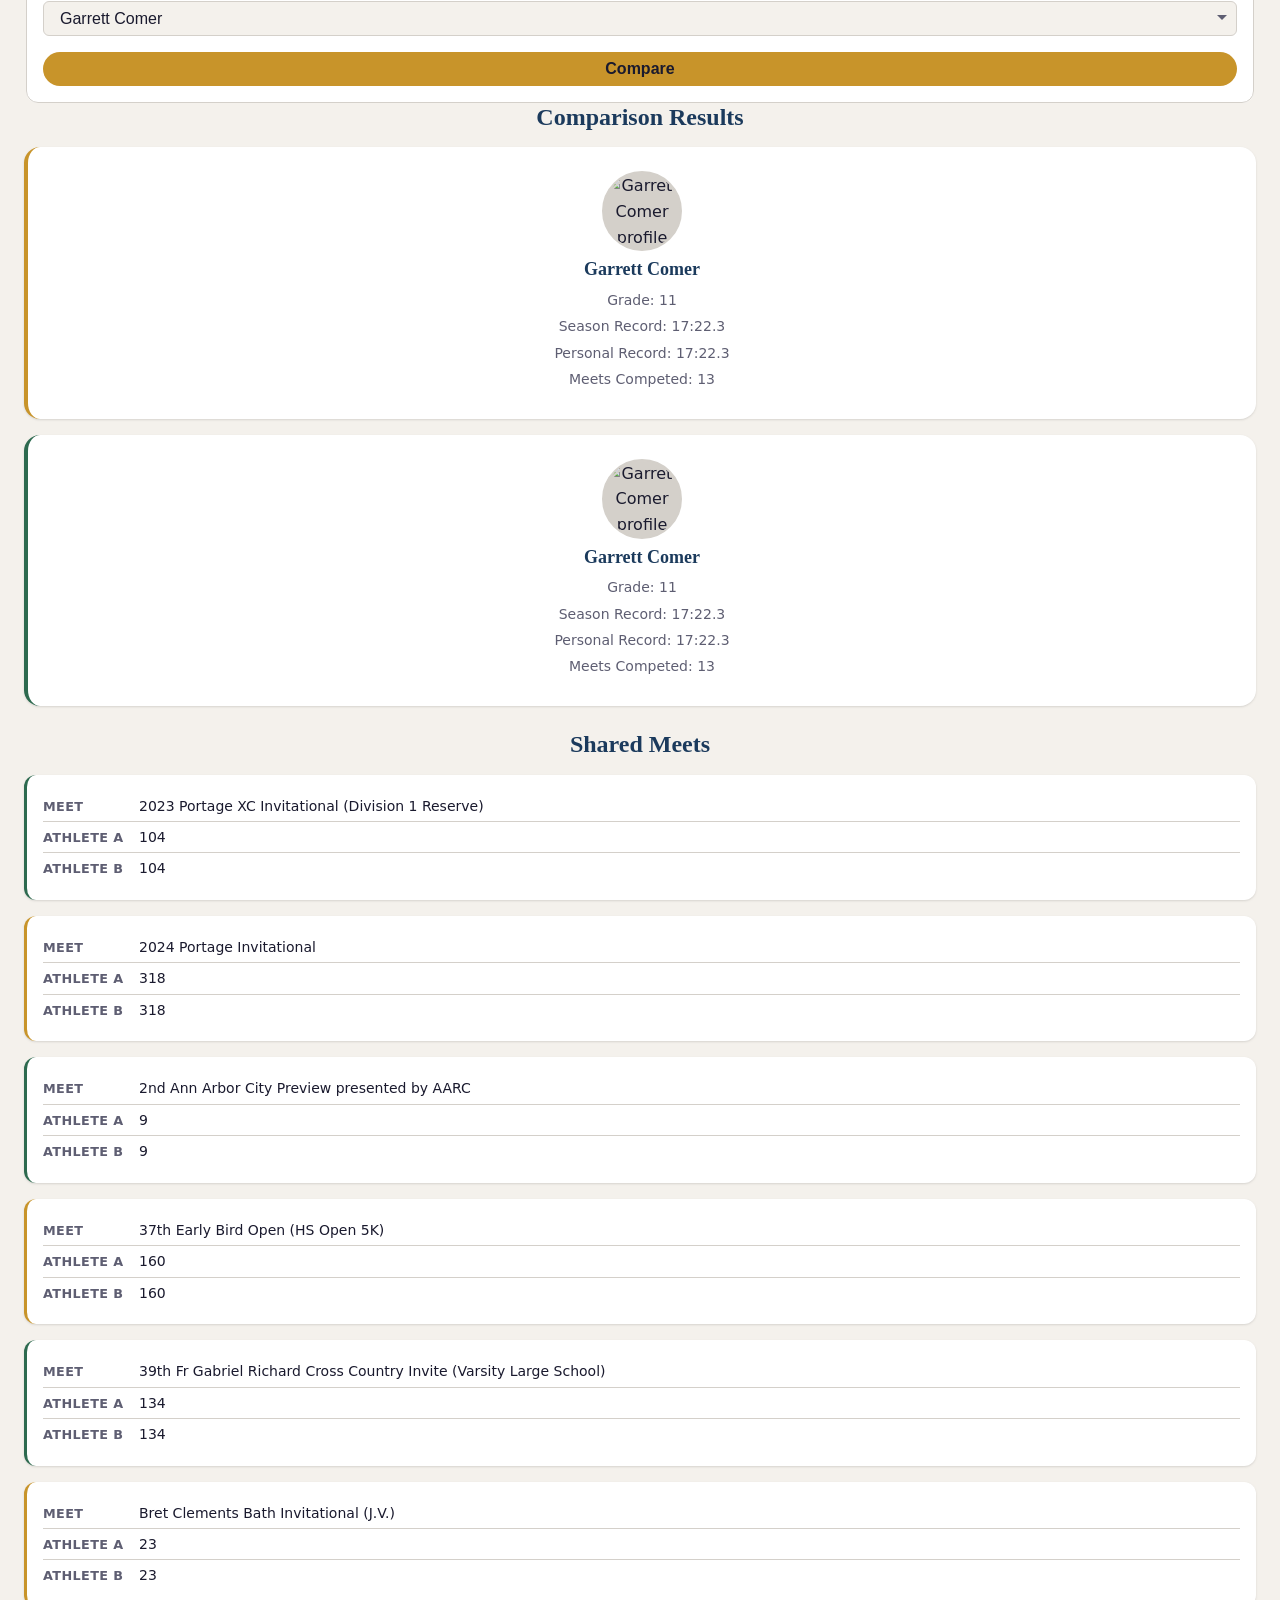
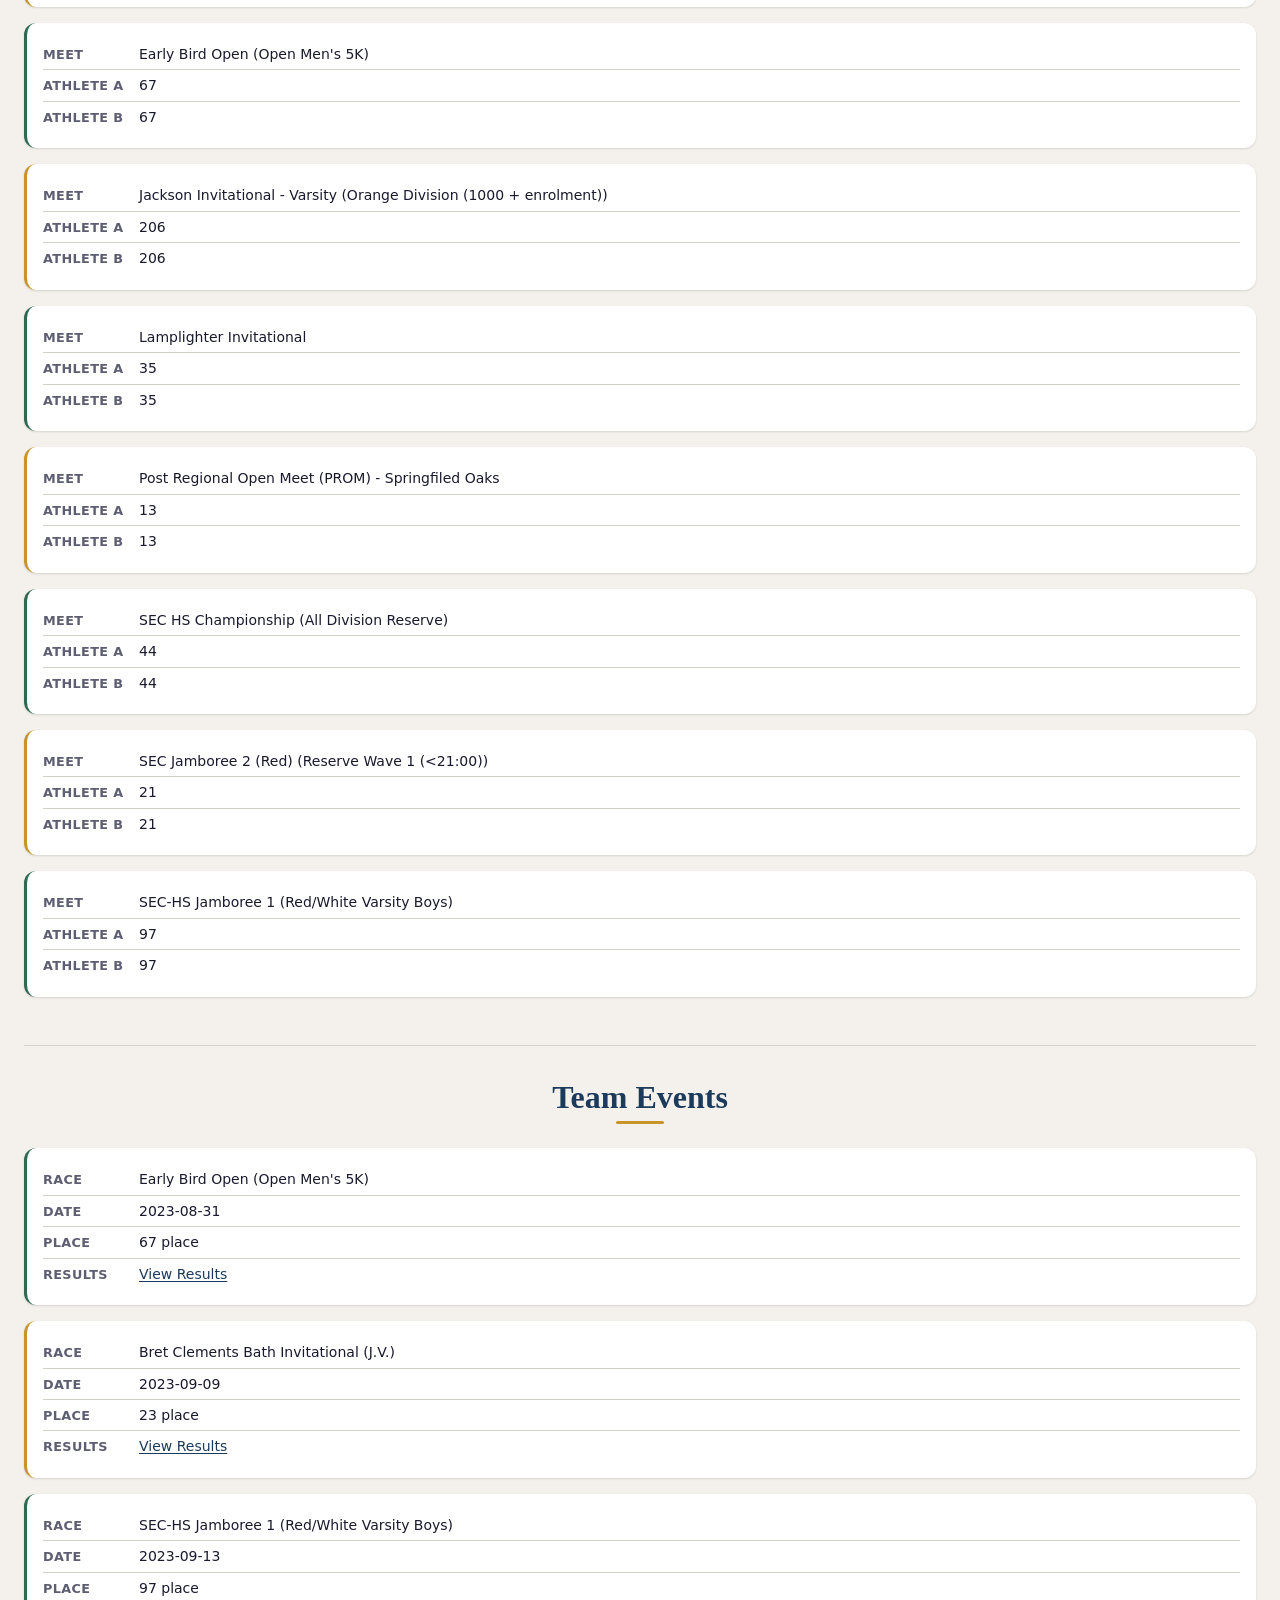
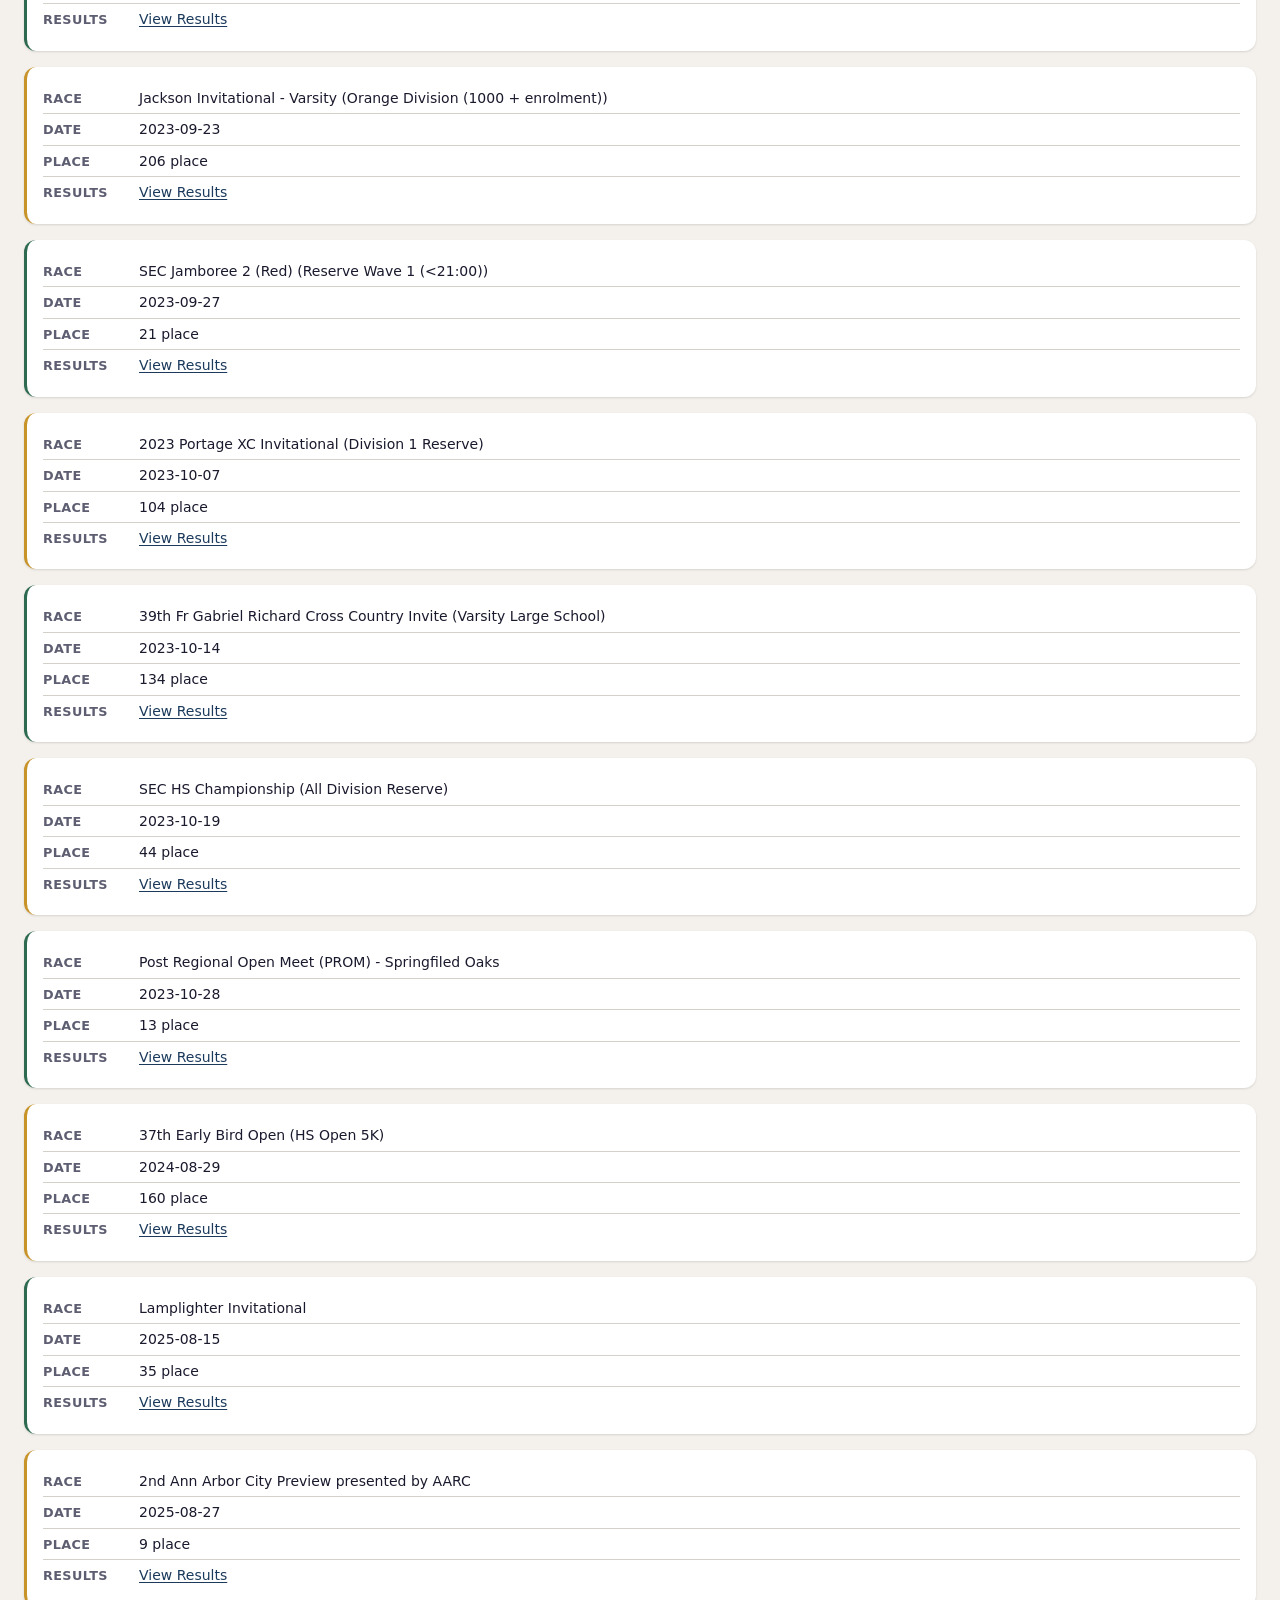
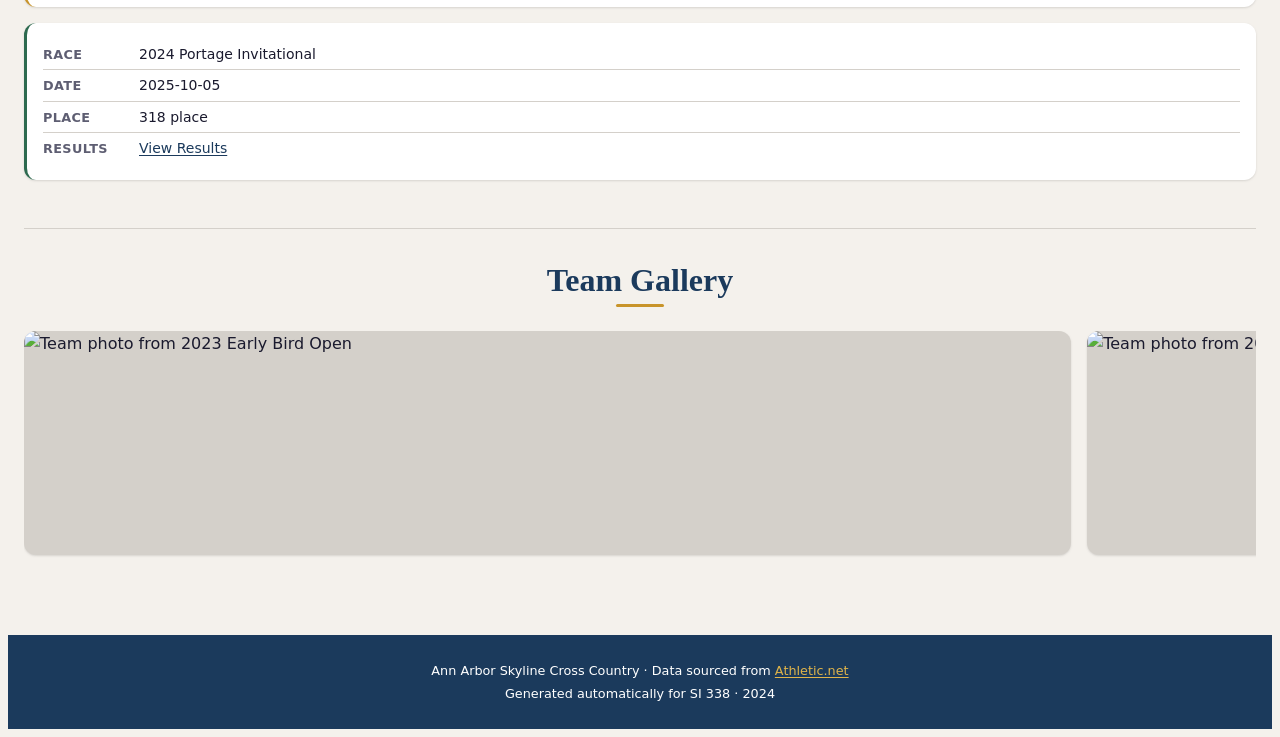
==== commit ab6a381f: "Fix aXe/WAVE accessibility issues: contrast, landmarks, scrollable regions - Remove all rgba text op" ====
--- a/index.html
+++ b/index.html
@@ -10,9 +10,9 @@
 </head>
 
 <body>
-  <a href="#main-content" class="skip-link">Skip to main content</a>
 
   <nav id="main-nav">
+    <a href="#main-content" class="skip-link">Skip to main content</a>
     <div class="nav-container">
       <a href="#team-roster" class="nav-link">Roster</a>
       <a href="#team-accomplishments" class="nav-link">Accomplishments</a>
@@ -146,7 +146,7 @@
     <div class="comparison-cards">
 
       <div class="comparison-card">
-        <img src="./images/athletes/21615274/profile.jpg" alt="Garrett Comer profile picture" />
+        <img src="./images/athletes/21615274/profile.jpg" alt="Garrett Comer profile picture, Athlete A" />
         <h3>Garrett Comer</h3>
         <p>Grade: 11</p>
         <p>Season Record: 17:22.3</p>
@@ -155,7 +155,7 @@
       </div>
 
       <div class="comparison-card">
-        <img src="./images/athletes/21615274/profile.jpg" alt="Garrett Comer profile picture" />
+        <img src="./images/athletes/21615274/profile.jpg" alt="Garrett Comer profile picture, Athlete B" />
         <h3>Garrett Comer</h3>
         <p>Grade: 11</p>
         <p>Season Record: 17:22.3</p>
@@ -234,10 +234,10 @@
     <section id="team-gallery">
       <h2>Team Gallery</h2>
 
-      <article class="gallery-grid">
+      <article class="gallery-grid" tabindex="0" aria-label="Team photo gallery">
         <h3>Gallery Images</h3>
-        <img src="./images/athletes/21615274/2023EarlyBirdOpen.jpg" alt="Team event photo" loading="lazy" />
-<img src="./images/athletes/21615274/2023PROM.jpg" alt="Team event photo" loading="lazy" />
+        <img src="./images/athletes/21615274/2023EarlyBirdOpen.jpg" alt="Team photo from 2023 Early Bird Open" loading="lazy" />
+<img src="./images/athletes/21615274/2023PROM.jpg" alt="Team photo from 2023 PROM meet" loading="lazy" />
       </article>
     </section>
 
@@ -258,10 +258,9 @@
         <span class="footer-year">2024</span>
       </p>
     </div>
+    <a href="#main-nav" class="back-to-top" aria-label="Back to top">&uarr;</a>
   </footer>
 
-  <a href="#main-nav" class="back-to-top" aria-label="Back to top">&uarr;</a>
-
 </body>
 
 </html>
--- a/styles/main.css
+++ b/styles/main.css
@@ -247,7 +247,7 @@
 }
 
 .nav-link {
-  color: rgba(255, 255, 255, 0.85);
+  color: #fff;
   text-decoration: none;
   font-size: var(--fs-sm);
   font-weight: 600;
@@ -308,7 +308,6 @@
   font-size: var(--fs-sm);
   text-transform: uppercase;
   letter-spacing: 0.1em;
-  opacity: 0.8;
   margin-bottom: var(--sp-sm);
 }
 
@@ -331,17 +330,15 @@
 
 .athlete-school {
   font-size: var(--fs-md);
-  opacity: 0.9;
 }
 
 #athlete-header .athlete-grade {
   font-size: var(--fs-sm);
-  opacity: 0.85;
   color: #fff;
 }
 
 #athlete-header a {
-  color: var(--clr-secondary-light);
+  color: #fff;
   font-size: var(--fs-sm);
 }
 
@@ -497,7 +494,6 @@
 
 .card-back p {
   font-size: var(--fs-sm);
-  opacity: 0.9;
   margin: 0;
 }
 
@@ -908,7 +904,7 @@
    ---------------------------------------------------------------- */
 #site-footer {
   background: var(--clr-primary);
-  color: rgba(255, 255, 255, 0.85);
+  color: #fff;
   text-align: center;
   padding: var(--sp-lg) var(--sp-md);
   margin-top: var(--sp-xl);
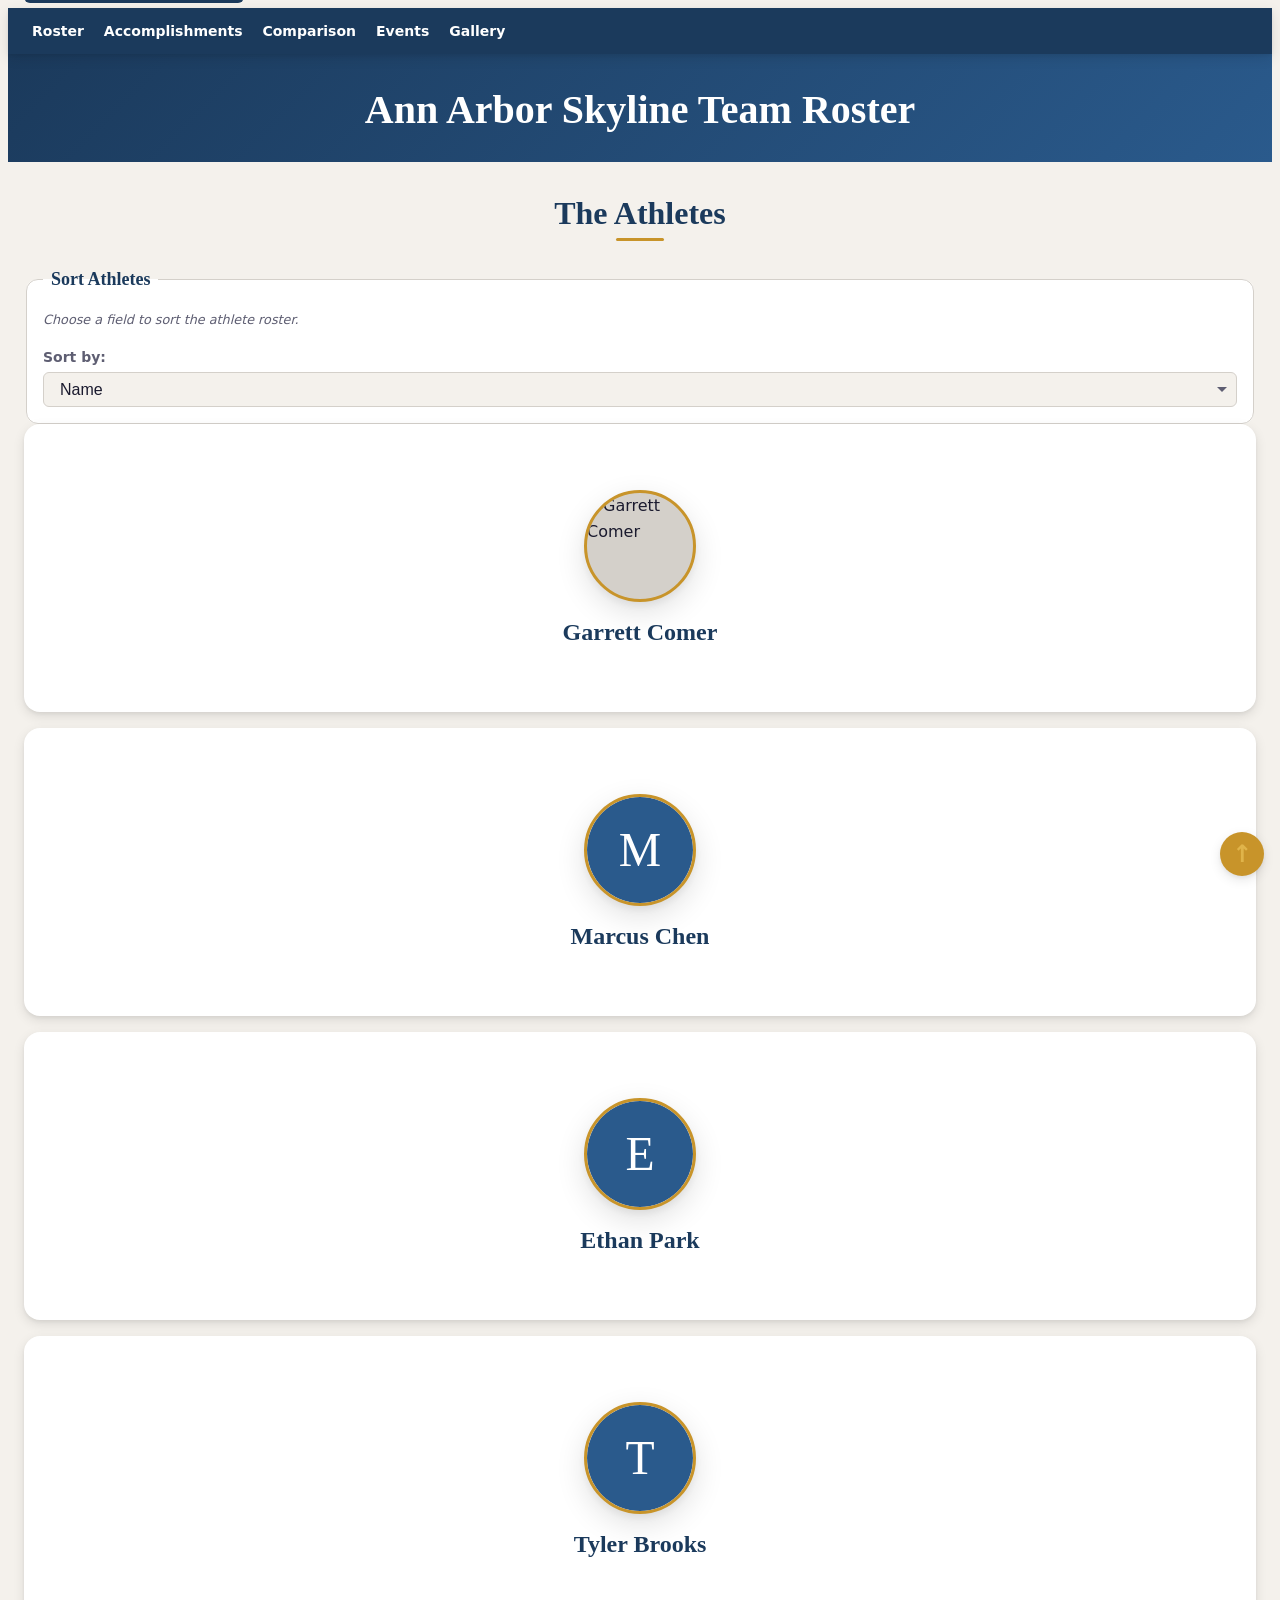
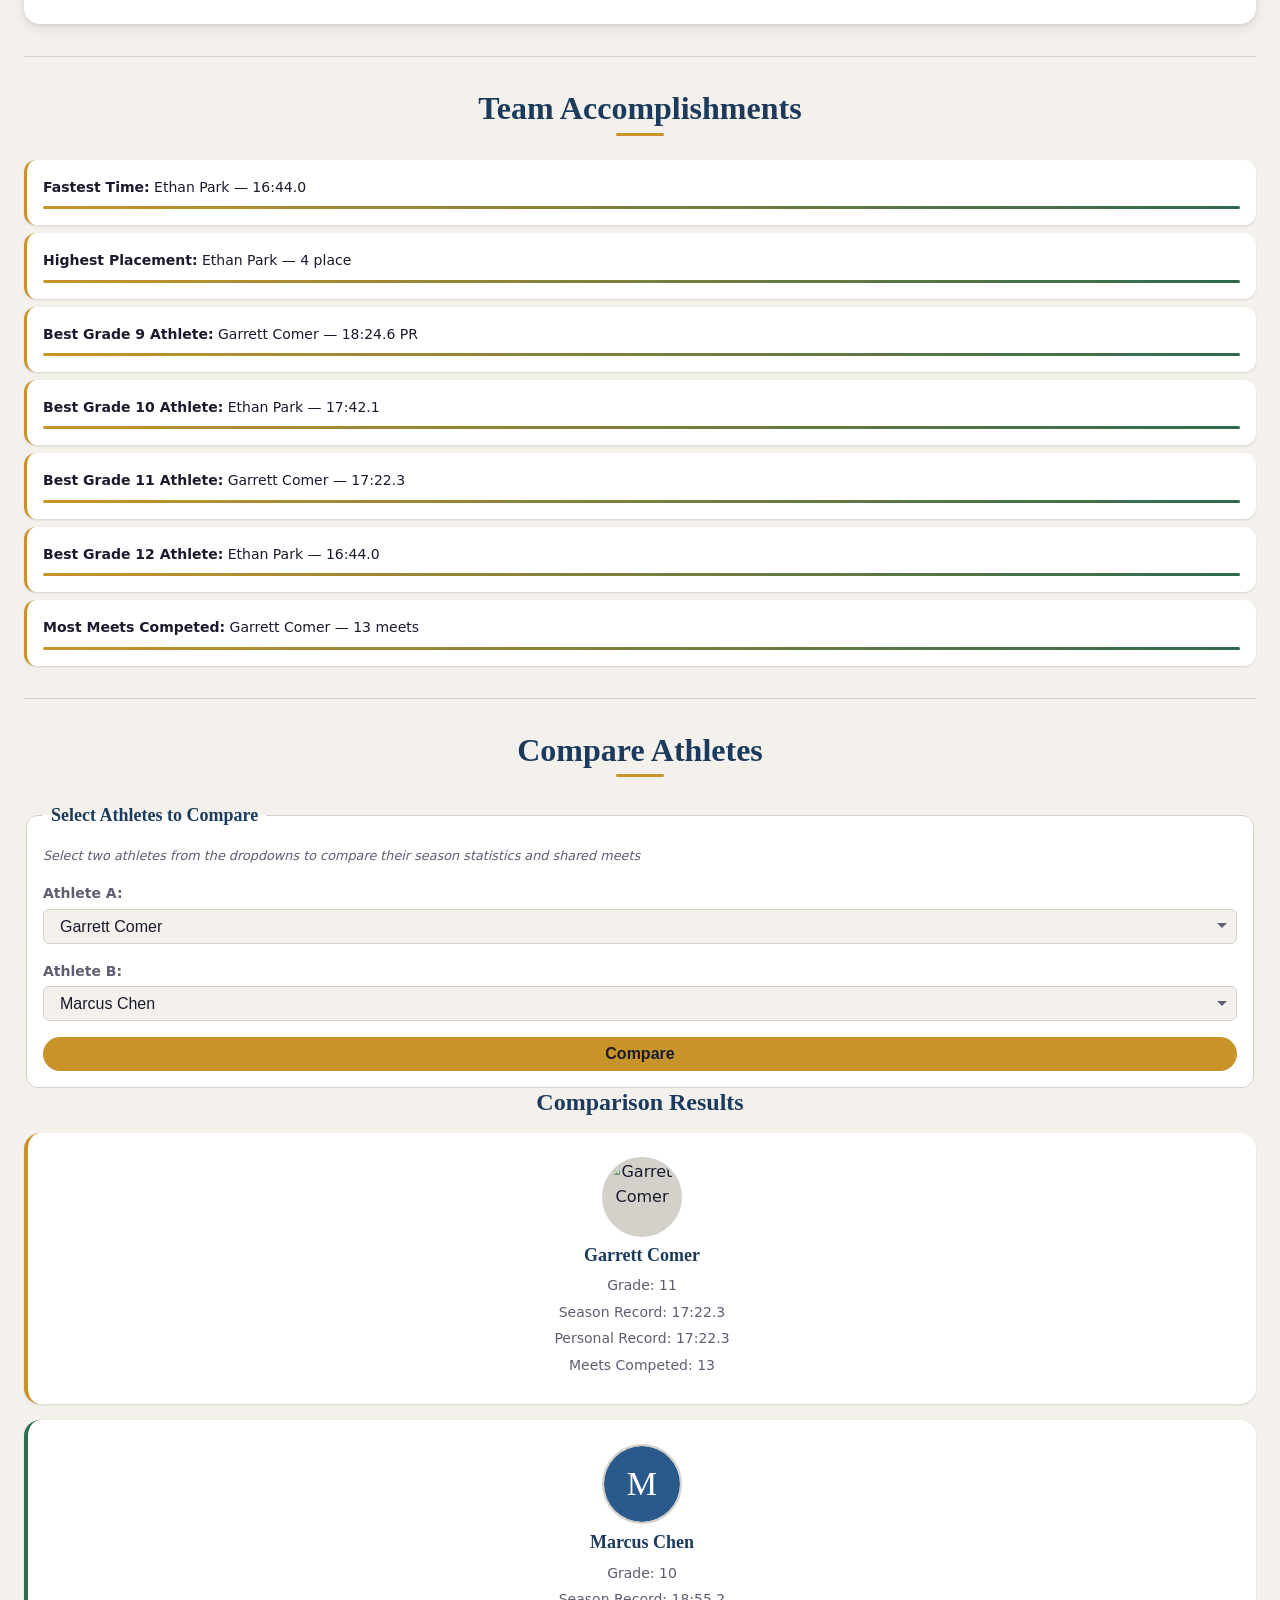
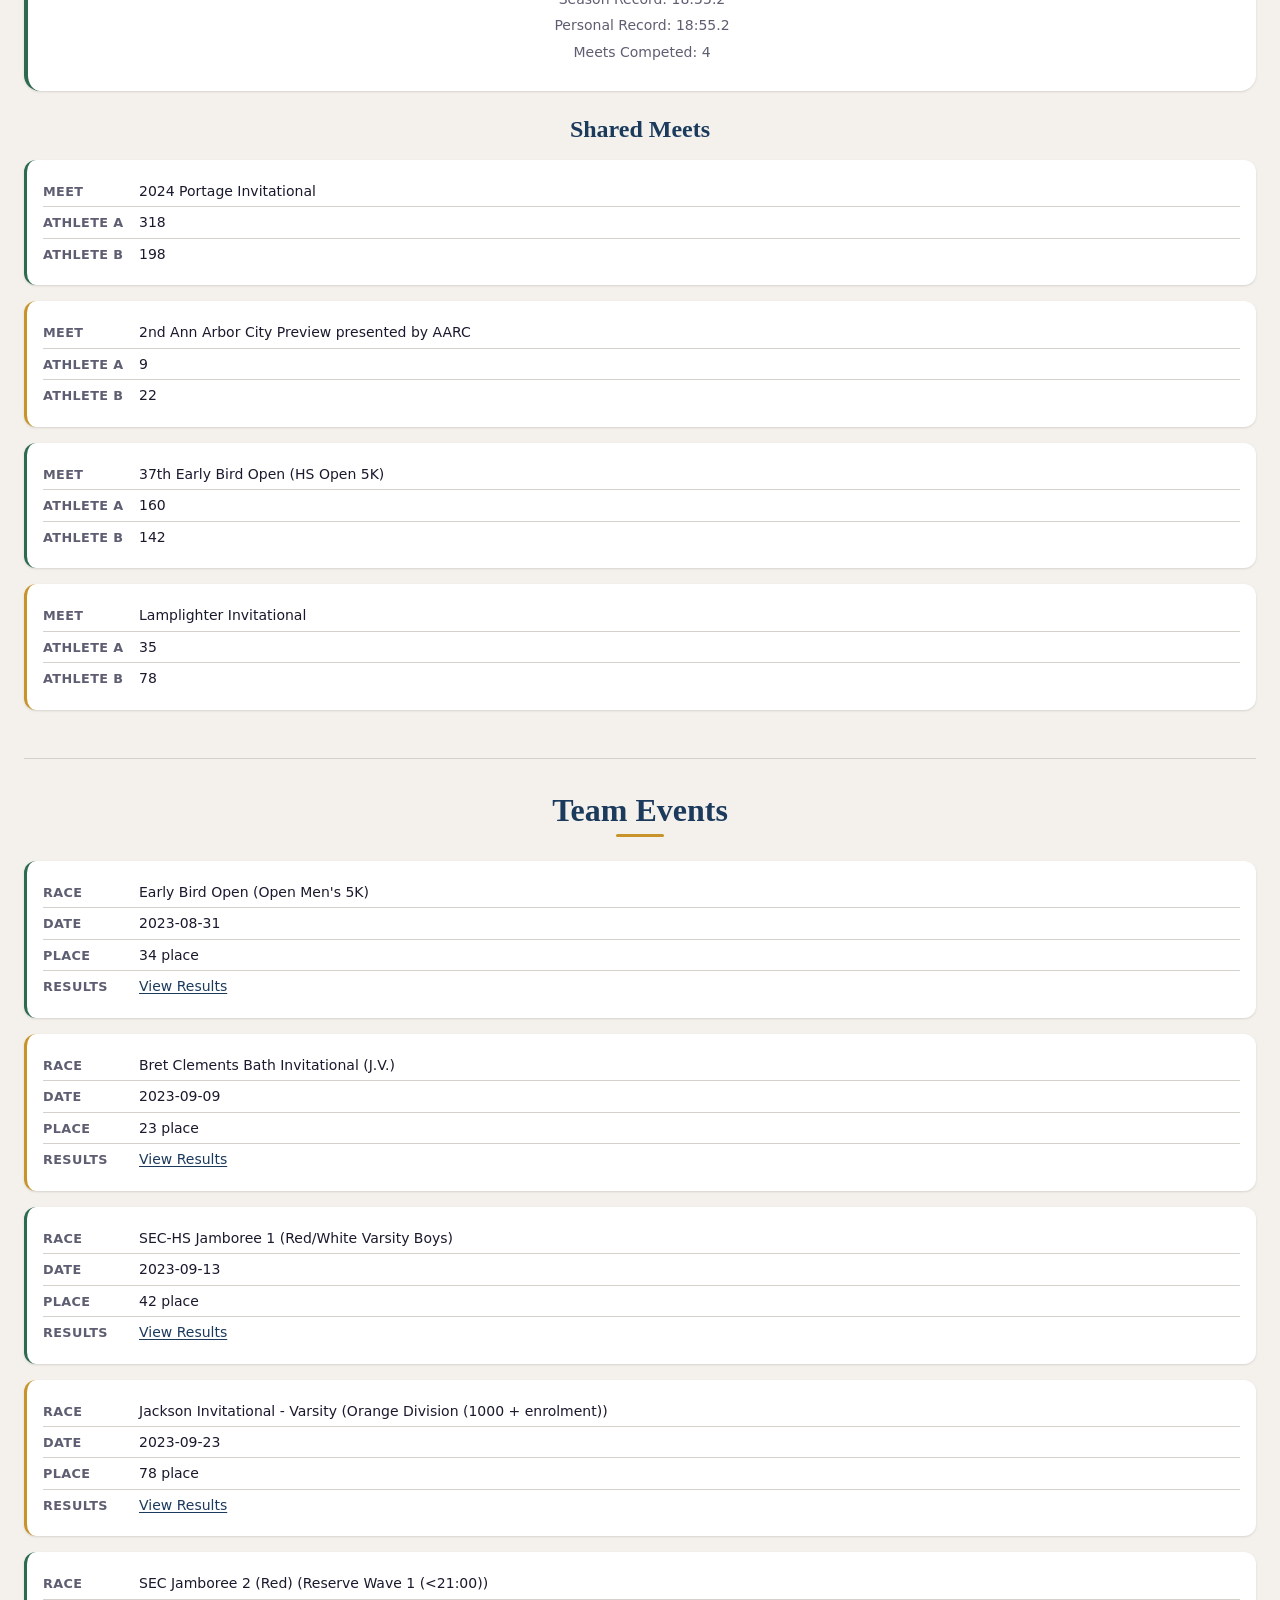
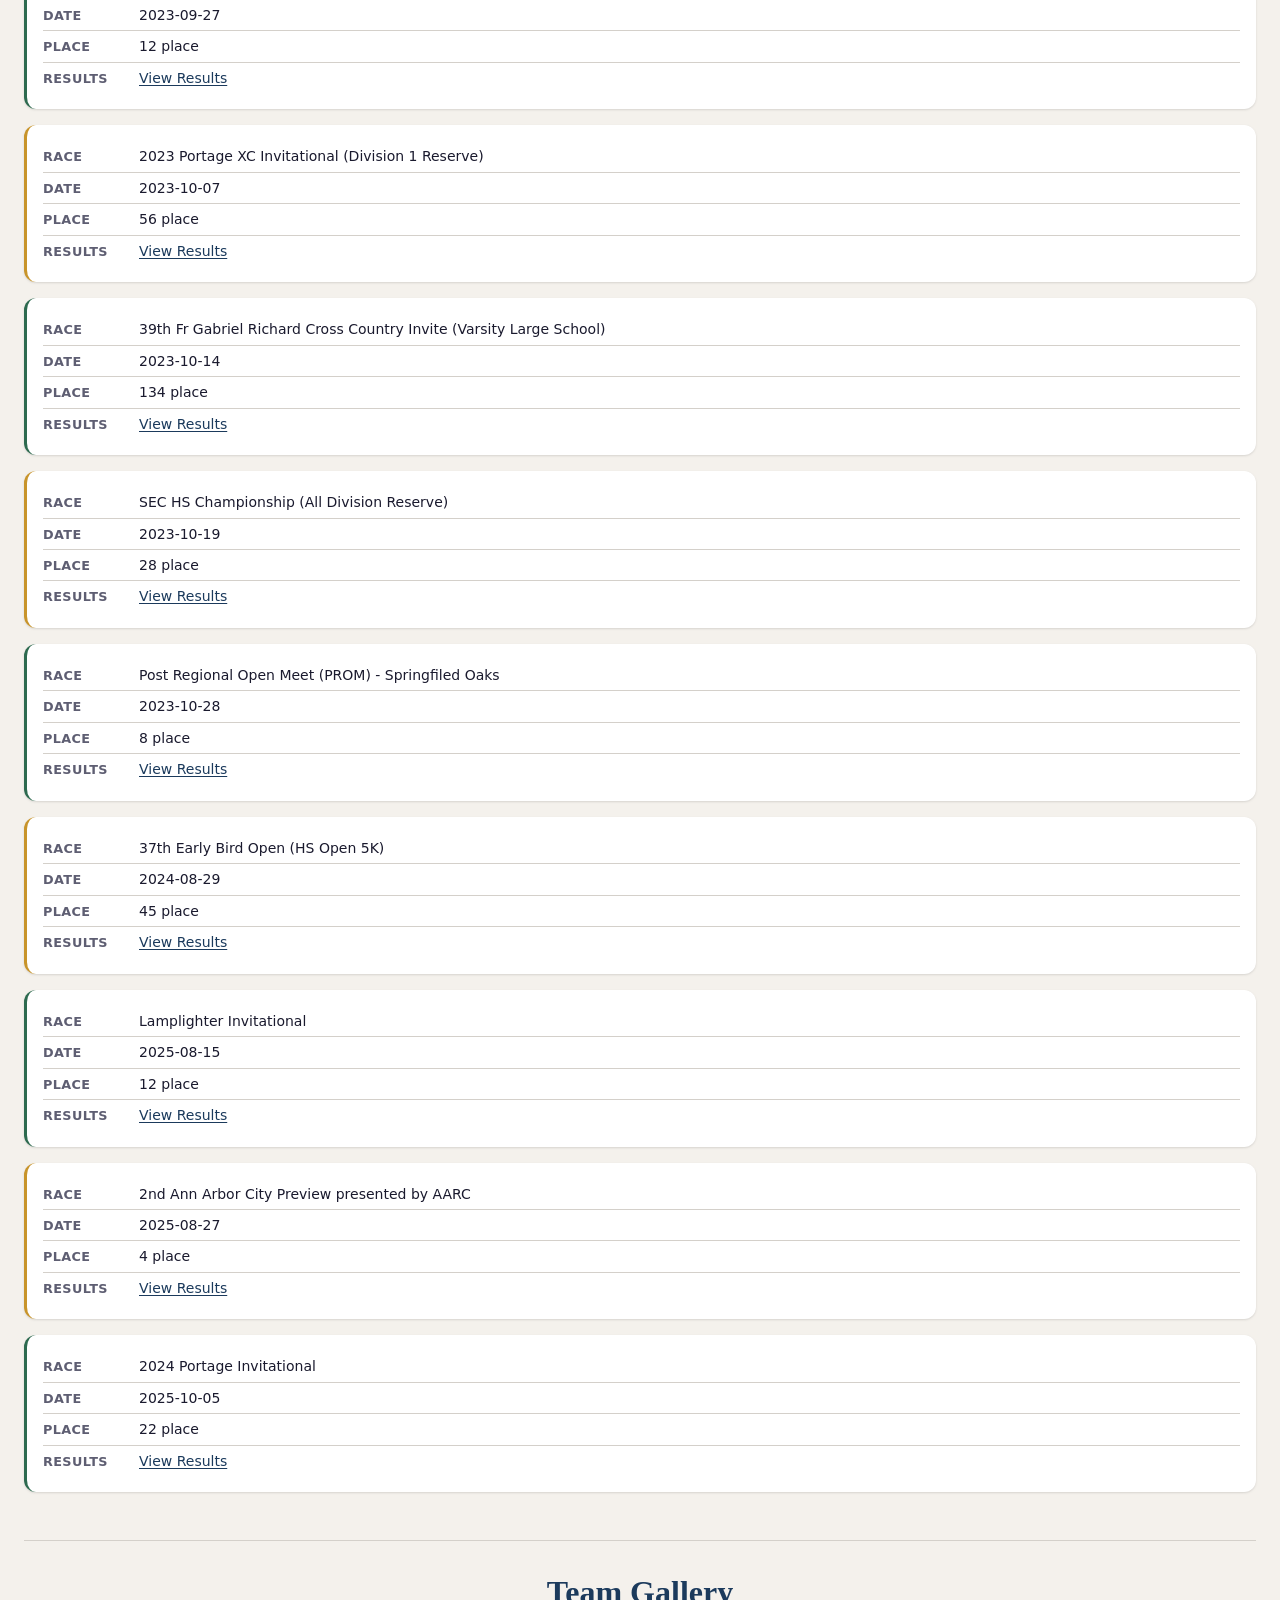
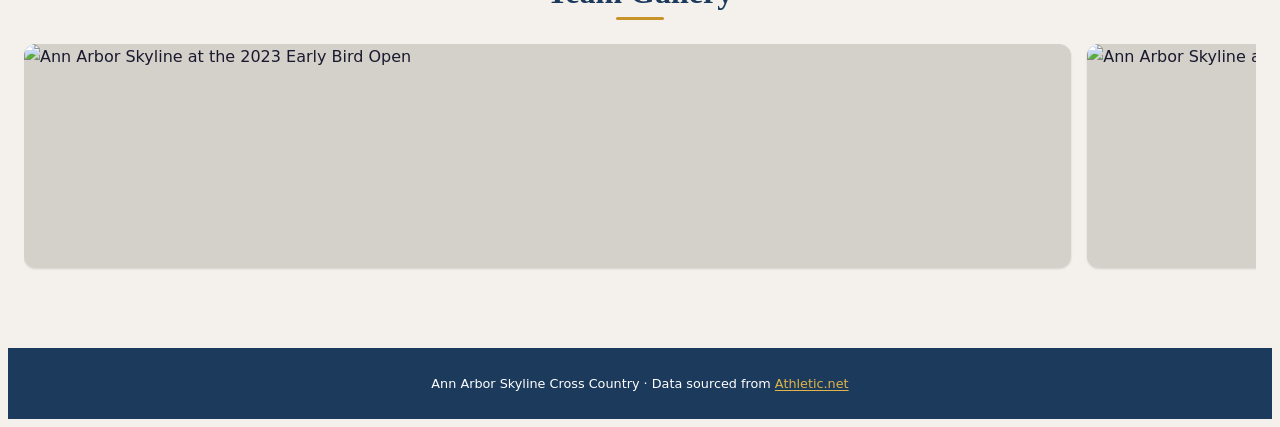
==== commit e188d888: "Improve accessibility and usability of team/athlete pages - Fix nested interactive controls and refi" ====
--- a/index.html
+++ b/index.html
@@ -4,7 +4,7 @@
 <head>
   <meta charset="UTF-8" />
   <meta name="viewport" content="width=device-width, initial-scale=1.0" />
-  <title>Ann Arbor Skyline</title>
+  <title>Ann Arbor Skyline Team Roster</title>
   <link rel="stylesheet" href="styles/reset.css">
   <link rel="stylesheet" href="styles/main.css">
 </head>
@@ -23,7 +23,7 @@
   </nav>
 
   <header>
-    <h1>Ann Arbor Skyline</h1>
+    <h1>Ann Arbor Skyline Team Roster</h1>
   </header>
 
   <main id="main-content">
@@ -36,6 +36,11 @@
           <fieldset>
             <legend>Sort Athletes</legend>
 
+            <!-- aria-describedby on the select below links it to these
+                 supplementary instructions. Embedding this guidance inside
+                 the <label> element would make it overly long and harder
+                 to scan; aria-describedby is the standard mechanism for
+                 associating help text with a form control. -->
             <p id="sort-instructions">
               Choose a field to sort the athlete roster.
             </p>
@@ -53,9 +58,7 @@
 
       <article id="athlete-roster">
         <h3>Athlete Roster</h3>
-        
-    <div class="athlete-card"
-         tabindex="0"
+            <div class="athlete-card"
          data-name="Garrett Comer"
          data-grade="11"
          data-sr="17:22.3"
@@ -66,7 +69,7 @@
         <div class="card-front">
           <img
             src="./images/athletes/21615274/profile.jpg"
-            alt="Garrett Comer profile picture"
+            alt="Garrett Comer"
             class="athlete-photo"
             loading="lazy"
           />
@@ -86,7 +89,103 @@
 
       </div>
     </div>
-    
+
+    <div class="athlete-card"
+         data-name="Marcus Chen"
+         data-grade="10"
+         data-sr="18:55.2"
+         data-pr="18:55.2">
+
+      <div class="card-inner">
+
+        <div class="card-front">
+          <img
+            src="data:image/svg+xml,%3Csvg xmlns='http://www.w3.org/2000/svg' viewBox='0 0 100 100'%3E%3Crect fill='%232a5a8c' width='100' height='100' rx='50'/%3E%3Ctext x='50' y='65' text-anchor='middle' fill='white' font-size='45' font-family='Georgia,serif'%3EM%3C/text%3E%3C/svg%3E"
+            alt="Marcus Chen"
+            class="athlete-photo"
+            loading="lazy"
+          />
+          <h3 class="athlete-name">Marcus Chen</h3>
+        </div>
+
+        <div class="card-back">
+          <h3 class="athlete-name">Marcus Chen</h3>
+          <p class="athlete-grade">Grade: 10</p>
+          <p class="athlete-sr">Season Record: 18:55.2</p>
+          <p class="athlete-pr">Personal Record: 18:55.2</p>
+
+          <a href="./athletes/21654321/index.html" class="athlete-link">
+            View Profile
+          </a>
+        </div>
+
+      </div>
+    </div>
+
+    <div class="athlete-card"
+         data-name="Ethan Park"
+         data-grade="12"
+         data-sr="16:44.0"
+         data-pr="16:44.0">
+
+      <div class="card-inner">
+
+        <div class="card-front">
+          <img
+            src="data:image/svg+xml,%3Csvg xmlns='http://www.w3.org/2000/svg' viewBox='0 0 100 100'%3E%3Crect fill='%232a5a8c' width='100' height='100' rx='50'/%3E%3Ctext x='50' y='65' text-anchor='middle' fill='white' font-size='45' font-family='Georgia,serif'%3EE%3C/text%3E%3C/svg%3E"
+            alt="Ethan Park"
+            class="athlete-photo"
+            loading="lazy"
+          />
+          <h3 class="athlete-name">Ethan Park</h3>
+        </div>
+
+        <div class="card-back">
+          <h3 class="athlete-name">Ethan Park</h3>
+          <p class="athlete-grade">Grade: 12</p>
+          <p class="athlete-sr">Season Record: 16:44.0</p>
+          <p class="athlete-pr">Personal Record: 16:44.0</p>
+
+          <a href="./athletes/21789456/index.html" class="athlete-link">
+            View Profile
+          </a>
+        </div>
+
+      </div>
+    </div>
+
+    <div class="athlete-card"
+         data-name="Tyler Brooks"
+         data-grade="11"
+         data-sr="17:45.8"
+         data-pr="17:45.8">
+
+      <div class="card-inner">
+
+        <div class="card-front">
+          <img
+            src="data:image/svg+xml,%3Csvg xmlns='http://www.w3.org/2000/svg' viewBox='0 0 100 100'%3E%3Crect fill='%232a5a8c' width='100' height='100' rx='50'/%3E%3Ctext x='50' y='65' text-anchor='middle' fill='white' font-size='45' font-family='Georgia,serif'%3ET%3C/text%3E%3C/svg%3E"
+            alt="Tyler Brooks"
+            class="athlete-photo"
+            loading="lazy"
+          />
+          <h3 class="athlete-name">Tyler Brooks</h3>
+        </div>
+
+        <div class="card-back">
+          <h3 class="athlete-name">Tyler Brooks</h3>
+          <p class="athlete-grade">Grade: 11</p>
+          <p class="athlete-sr">Season Record: 17:45.8</p>
+          <p class="athlete-pr">Personal Record: 17:45.8</p>
+
+          <a href="./athletes/21987654/index.html" class="athlete-link">
+            View Profile
+          </a>
+        </div>
+
+      </div>
+    </div>
+
       </article>
     </section>
 
@@ -96,11 +195,12 @@
       <article>
         <h3>Accomplishment Highlights</h3>
         <ul>
-          <li><strong>Fastest Time:</strong> Garrett Comer — 17:22.3</li>
-<li><strong>Highest Placement:</strong> Garrett Comer — 9 place</li>
+          <li><strong>Fastest Time:</strong> Ethan Park — 16:44.0</li>
+<li><strong>Highest Placement:</strong> Ethan Park — 4 place</li>
 <li><strong>Best Grade 9 Athlete:</strong> Garrett Comer — 18:24.6 PR</li>
-<li><strong>Best Grade 10 Athlete:</strong> Garrett Comer — 21:04.2</li>
+<li><strong>Best Grade 10 Athlete:</strong> Ethan Park — 17:42.1</li>
 <li><strong>Best Grade 11 Athlete:</strong> Garrett Comer — 17:22.3</li>
+<li><strong>Best Grade 12 Athlete:</strong> Ethan Park — 16:44.0</li>
 <li><strong>Most Meets Competed:</strong> Garrett Comer — 13 meets</li>
         </ul>
       </article>
@@ -114,6 +214,10 @@
           <fieldset>
             <legend>Select Athletes to Compare</legend>
 
+            <!-- aria-describedby links the dropdowns below to these
+                 instructions, providing supplementary guidance beyond
+                 what the <label> conveys. Placing this text inside each
+                 label would duplicate content and make them too long. -->
             <p id="comparison-instructions">
               Select two athletes from the dropdowns to compare their season
               statistics and shared meets
@@ -122,14 +226,20 @@
             <div class="comparison-select">
               <label for="athlete-a">Athlete A:</label>
               <select id="athlete-a" name="athlete-a" aria-describedby="comparison-instructions">
-                <option value="21615274" selected>Garrett Comer</option>
+                <option value="21789456">Ethan Park</option>
+<option value="21615274" selected>Garrett Comer</option>
+<option value="21654321">Marcus Chen</option>
+<option value="21987654">Tyler Brooks</option>
               </select>
             </div>
 
             <div class="comparison-select">
               <label for="athlete-b">Athlete B:</label>
               <select id="athlete-b" name="athlete-b" aria-describedby="comparison-instructions">
-                <option value="21615274" selected>Garrett Comer</option>
+                <option value="21789456">Ethan Park</option>
+<option value="21615274">Garrett Comer</option>
+<option value="21654321" selected>Marcus Chen</option>
+<option value="21987654">Tyler Brooks</option>
               </select>
             </div>
 
@@ -146,7 +256,7 @@
     <div class="comparison-cards">
 
       <div class="comparison-card">
-        <img src="./images/athletes/21615274/profile.jpg" alt="Garrett Comer profile picture, Athlete A" />
+        <img src="./images/athletes/21615274/profile.jpg" alt="Garrett Comer" />
         <h3>Garrett Comer</h3>
         <p>Grade: 11</p>
         <p>Season Record: 17:22.3</p>
@@ -155,12 +265,12 @@
       </div>
 
       <div class="comparison-card">
-        <img src="./images/athletes/21615274/profile.jpg" alt="Garrett Comer profile picture, Athlete B" />
-        <h3>Garrett Comer</h3>
-        <p>Grade: 11</p>
-        <p>Season Record: 17:22.3</p>
-        <p>Personal Record: 17:22.3</p>
-        <p>Meets Competed: 13</p>
+        <img src="data:image/svg+xml,%3Csvg xmlns='http://www.w3.org/2000/svg' viewBox='0 0 100 100'%3E%3Crect fill='%232a5a8c' width='100' height='100' rx='50'/%3E%3Ctext x='50' y='65' text-anchor='middle' fill='white' font-size='45' font-family='Georgia,serif'%3EM%3C/text%3E%3C/svg%3E" alt="Marcus Chen" />
+        <h3>Marcus Chen</h3>
+        <p>Grade: 10</p>
+        <p>Season Record: 18:55.2</p>
+        <p>Personal Record: 18:55.2</p>
+        <p>Meets Competed: 4</p>
       </div>
 
     </div>
@@ -173,23 +283,14 @@
               <tr>
                 <th>Meet</th>
                 <th>Garrett Comer Place</th>
-                <th>Garrett Comer Place</th>
+                <th>Marcus Chen Place</th>
               </tr>
             </thead>
             <tbody>
-              <tr><td>2023 Portage XC Invitational (Division 1 Reserve)</td><td>104</td><td>104</td></tr>
-<tr><td>2024 Portage Invitational</td><td>318</td><td>318</td></tr>
-<tr><td>2nd Ann Arbor City Preview presented by AARC</td><td>9</td><td>9</td></tr>
-<tr><td>37th Early Bird Open (HS Open 5K)</td><td>160</td><td>160</td></tr>
-<tr><td>39th Fr Gabriel Richard Cross Country Invite (Varsity Large School)</td><td>134</td><td>134</td></tr>
-<tr><td>Bret Clements Bath Invitational (J.V.)</td><td>23</td><td>23</td></tr>
-<tr><td>Early Bird Open (Open Men&#39;s 5K)</td><td>67</td><td>67</td></tr>
-<tr><td>Jackson Invitational - Varsity (Orange Division (1000 + enrolment))</td><td>206</td><td>206</td></tr>
-<tr><td>Lamplighter Invitational</td><td>35</td><td>35</td></tr>
-<tr><td>Post Regional Open Meet (PROM) - Springfiled Oaks</td><td>13</td><td>13</td></tr>
-<tr><td>SEC HS Championship (All Division Reserve)</td><td>44</td><td>44</td></tr>
-<tr><td>SEC Jamboree 2 (Red) (Reserve Wave 1 (&lt;21:00))</td><td>21</td><td>21</td></tr>
-<tr><td>SEC-HS Jamboree 1 (Red/White Varsity Boys)</td><td>97</td><td>97</td></tr>
+              <tr><td>2024 Portage Invitational</td><td>318</td><td>198</td></tr>
+<tr><td>2nd Ann Arbor City Preview presented by AARC</td><td>9</td><td>22</td></tr>
+<tr><td>37th Early Bird Open (HS Open 5K)</td><td>160</td><td>142</td></tr>
+<tr><td>Lamplighter Invitational</td><td>35</td><td>78</td></tr>
             </tbody>
           </table>
         </div>
@@ -213,19 +314,19 @@
             </tr>
           </thead>
           <tbody>
-            <tr><td>Early Bird Open (Open Men&#39;s 5K)</td><td>2023-08-31</td><td>67 place</td><td><a href="https://www.athletic.net/CrossCountry/meet/223660/results/894305" target="_blank">View Results</a></td></tr>
+            <tr><td>Early Bird Open (Open Men&#39;s 5K)</td><td>2023-08-31</td><td>34 place</td><td><a href="https://www.athletic.net/CrossCountry/meet/223660/results/894305" target="_blank">View Results</a></td></tr>
 <tr><td>Bret Clements Bath Invitational (J.V.)</td><td>2023-09-09</td><td>23 place</td><td><a href="https://www.athletic.net/CrossCountry/meet/221738/results/887403" target="_blank">View Results</a></td></tr>
-<tr><td>SEC-HS Jamboree 1 (Red/White Varsity Boys)</td><td>2023-09-13</td><td>97 place</td><td><a href="https://www.athletic.net/CrossCountry/meet/221764/results/887492" target="_blank">View Results</a></td></tr>
-<tr><td>Jackson Invitational - Varsity (Orange Division (1000 + enrolment))</td><td>2023-09-23</td><td>206 place</td><td><a href="https://www.athletic.net/CrossCountry/meet/221802/results/887639" target="_blank">View Results</a></td></tr>
-<tr><td>SEC Jamboree 2 (Red) (Reserve Wave 1 (&lt;21:00))</td><td>2023-09-27</td><td>21 place</td><td><a href="https://www.athletic.net/CrossCountry/meet/222702/results/890995" target="_blank">View Results</a></td></tr>
-<tr><td>2023 Portage XC Invitational (Division 1 Reserve)</td><td>2023-10-07</td><td>104 place</td><td><a href="https://www.athletic.net/CrossCountry/meet/221793/results/887586" target="_blank">View Results</a></td></tr>
+<tr><td>SEC-HS Jamboree 1 (Red/White Varsity Boys)</td><td>2023-09-13</td><td>42 place</td><td><a href="https://www.athletic.net/CrossCountry/meet/221764/results/887492" target="_blank">View Results</a></td></tr>
+<tr><td>Jackson Invitational - Varsity (Orange Division (1000 + enrolment))</td><td>2023-09-23</td><td>78 place</td><td><a href="https://www.athletic.net/CrossCountry/meet/221802/results/887639" target="_blank">View Results</a></td></tr>
+<tr><td>SEC Jamboree 2 (Red) (Reserve Wave 1 (&lt;21:00))</td><td>2023-09-27</td><td>12 place</td><td><a href="https://www.athletic.net/CrossCountry/meet/222702/results/890995" target="_blank">View Results</a></td></tr>
+<tr><td>2023 Portage XC Invitational (Division 1 Reserve)</td><td>2023-10-07</td><td>56 place</td><td><a href="https://www.athletic.net/CrossCountry/meet/221793/results/887586" target="_blank">View Results</a></td></tr>
 <tr><td>39th Fr Gabriel Richard Cross Country Invite (Varsity Large School)</td><td>2023-10-14</td><td>134 place</td><td><a href="https://www.athletic.net/CrossCountry/meet/221531/results/886426" target="_blank">View Results</a></td></tr>
-<tr><td>SEC HS Championship (All Division Reserve)</td><td>2023-10-19</td><td>44 place</td><td><a href="https://www.athletic.net/CrossCountry/meet/221762/results/887481" target="_blank">View Results</a></td></tr>
-<tr><td>Post Regional Open Meet (PROM) - Springfiled Oaks</td><td>2023-10-28</td><td>13 place</td><td><a href="https://www.athletic.net/CrossCountry/meet/229906/results/916818" target="_blank">View Results</a></td></tr>
-<tr><td>37th Early Bird Open (HS Open 5K)</td><td>2024-08-29</td><td>160 place</td><td><a href="https://www.athletic.net/CrossCountry/meet/235827/results/943367" target="_blank">View Results</a></td></tr>
-<tr><td>Lamplighter Invitational</td><td>2025-08-15</td><td>35 place</td><td><a href="https://www.athletic.net/CrossCountry/meet/247194/results/1007644" target="_blank">View Results</a></td></tr>
-<tr><td>2nd Ann Arbor City Preview presented by AARC</td><td>2025-08-27</td><td>9 place</td><td><a href="https://www.athletic.net/CrossCountry/meet/253860/results/1013715" target="_blank">View Results</a></td></tr>
-<tr><td>2024 Portage Invitational</td><td>2025-10-05</td><td>318 place</td><td><a href="https://www.athletic.net/CrossCountry/meet/237295/results/948796" target="_blank">View Results</a></td></tr>
+<tr><td>SEC HS Championship (All Division Reserve)</td><td>2023-10-19</td><td>28 place</td><td><a href="https://www.athletic.net/CrossCountry/meet/221762/results/887481" target="_blank">View Results</a></td></tr>
+<tr><td>Post Regional Open Meet (PROM) - Springfiled Oaks</td><td>2023-10-28</td><td>8 place</td><td><a href="https://www.athletic.net/CrossCountry/meet/229906/results/916818" target="_blank">View Results</a></td></tr>
+<tr><td>37th Early Bird Open (HS Open 5K)</td><td>2024-08-29</td><td>45 place</td><td><a href="https://www.athletic.net/CrossCountry/meet/235827/results/943367" target="_blank">View Results</a></td></tr>
+<tr><td>Lamplighter Invitational</td><td>2025-08-15</td><td>12 place</td><td><a href="https://www.athletic.net/CrossCountry/meet/247194/results/1007644" target="_blank">View Results</a></td></tr>
+<tr><td>2nd Ann Arbor City Preview presented by AARC</td><td>2025-08-27</td><td>4 place</td><td><a href="https://www.athletic.net/CrossCountry/meet/253860/results/1013715" target="_blank">View Results</a></td></tr>
+<tr><td>2024 Portage Invitational</td><td>2025-10-05</td><td>22 place</td><td><a href="https://www.athletic.net/CrossCountry/meet/237295/results/948796" target="_blank">View Results</a></td></tr>
           </tbody>
         </table>
       </article>
@@ -234,10 +335,20 @@
     <section id="team-gallery">
       <h2>Team Gallery</h2>
 
-      <article class="gallery-grid" tabindex="0" aria-label="Team photo gallery">
-        <h3>Gallery Images</h3>
-        <img src="./images/athletes/21615274/2023EarlyBirdOpen.jpg" alt="Team photo from 2023 Early Bird Open" loading="lazy" />
-<img src="./images/athletes/21615274/2023PROM.jpg" alt="Team photo from 2023 PROM meet" loading="lazy" />
+      <!-- tabindex="0" makes this scrollable carousel keyboard-accessible.
+           aria-labelledby connects this region to its heading because an
+           <article> element does not automatically derive its accessible
+           name from child headings the way a <section> with aria-labelledby
+           would. Using role="region" ensures screen readers announce it as
+           a named landmark. -->
+      <article class="gallery-grid" tabindex="0" role="region" aria-labelledby="team-gallery-heading">
+        <h3 id="team-gallery-heading">Gallery Images</h3>
+        <img src="./images/athletes/21615274/2023EarlyBirdOpen.jpg" alt="Ann Arbor Skyline at the 2023 Early Bird Open" loading="lazy" />
+<img src="./images/athletes/21615274/2023PROM.jpg" alt="Ann Arbor Skyline at the 2023 PROM" loading="lazy" />
+<img src="./images/athletes/21615274/2023SECHSChampionship.jpg" alt="Ann Arbor Skyline at the 2023 SECHS Championship" loading="lazy" />
+<img src="./images/athletes/21615274/2024EarlyBirdOpen.jpg" alt="Ann Arbor Skyline at the 2024 Early Bird Open" loading="lazy" />
+<img src="./images/athletes/21615274/202557thHolly-Duane.jpg" alt="Ann Arbor Skyline at the 2025 57th Holly Duane" loading="lazy" />
+<img src="./images/athletes/21615274/2025AARC.jpg" alt="Ann Arbor Skyline at the 2025 AARC" loading="lazy" />
       </article>
     </section>
 
@@ -253,14 +364,20 @@
         </a>
       </p>
 
-      <p>
-        Generated automatically for SI 338 &middot;
-        <span class="footer-year">2024</span>
-      </p>
-    </div>
-    <a href="#main-nav" class="back-to-top" aria-label="Back to top">&uarr;</a>
+    </div>
+    <a href="#main-nav" class="back-to-top">
+      <span aria-hidden="true">&uarr;</span>
+      <span class="sr-only">Back to top</span>
+    </a>
   </footer>
 
+  <script>
+  /* Embedded athlete data used by the comparison JS feature.
+     Generated automatically by team-builder.py from CSV sources. */
+  var ATHLETES_DATA = {"21654321": {"name": "Marcus Chen", "grade": "10", "sr": "18:55.2", "pr": "18:55.2", "profilePic": "data:image/svg+xml,%3Csvg xmlns='http://www.w3.org/2000/svg' viewBox='0 0 100 100'%3E%3Crect fill='%232a5a8c' width='100' height='100' rx='50'/%3E%3Ctext x='50' y='65' text-anchor='middle' fill='white' font-size='45' font-family='Georgia,serif'%3EM%3C/text%3E%3C/svg%3E", "meetCount": 4, "meets": {"Lamplighter Invitational": 78, "2nd Ann Arbor City Preview presented by AARC": 22, "2024 Portage Invitational": 198, "37th Early Bird Open (HS Open 5K)": 142}}, "21789456": {"name": "Ethan Park", "grade": "12", "sr": "16:44.0", "pr": "16:44.0", "profilePic": "data:image/svg+xml,%3Csvg xmlns='http://www.w3.org/2000/svg' viewBox='0 0 100 100'%3E%3Crect fill='%232a5a8c' width='100' height='100' rx='50'/%3E%3Ctext x='50' y='65' text-anchor='middle' fill='white' font-size='45' font-family='Georgia,serif'%3EE%3C/text%3E%3C/svg%3E", "meetCount": 11, "meets": {"Lamplighter Invitational": 12, "2nd Ann Arbor City Preview presented by AARC": 4, "2024 Portage Invitational": 22, "37th Early Bird Open (HS Open 5K)": 45, "Early Bird Open (Open Men&#39;s 5K)": 34, "SEC-HS Jamboree 1 (Red/White Varsity Boys)": 42, "Jackson Invitational - Varsity (Orange Division (1000 + enrolment))": 78, "SEC Jamboree 2 (Red) (Reserve Wave 1 (&lt;21:00))": 12, "2023 Portage XC Invitational (Division 1 Reserve)": 56, "SEC HS Championship (All Division Reserve)": 28, "Post Regional Open Meet (PROM) - Springfiled Oaks": 8}}, "21615274": {"name": "Garrett Comer", "grade": "11", "sr": "17:22.3", "pr": "17:22.3", "profilePic": "./images/athletes/21615274/profile.jpg", "meetCount": 13, "meets": {"Lamplighter Invitational": 35, "2nd Ann Arbor City Preview presented by AARC": 9, "37th Early Bird Open (HS Open 5K)": 160, "2024 Portage Invitational": 318, "Early Bird Open (Open Men&#39;s 5K)": 67, "Bret Clements Bath Invitational (J.V.)": 23, "SEC-HS Jamboree 1 (Red/White Varsity Boys)": 97, "Jackson Invitational - Varsity (Orange Division (1000 + enrolment))": 206, "SEC Jamboree 2 (Red) (Reserve Wave 1 (&lt;21:00))": 21, "2023 Portage XC Invitational (Division 1 Reserve)": 104, "39th Fr Gabriel Richard Cross Country Invite (Varsity Large School)": 134, "SEC HS Championship (All Division Reserve)": 44, "Post Regional Open Meet (PROM) - Springfiled Oaks": 13}}, "21987654": {"name": "Tyler Brooks", "grade": "11", "sr": "17:45.8", "pr": "17:45.8", "profilePic": "data:image/svg+xml,%3Csvg xmlns='http://www.w3.org/2000/svg' viewBox='0 0 100 100'%3E%3Crect fill='%232a5a8c' width='100' height='100' rx='50'/%3E%3Ctext x='50' y='65' text-anchor='middle' fill='white' font-size='45' font-family='Georgia,serif'%3ET%3C/text%3E%3C/svg%3E", "meetCount": 12, "meets": {"Lamplighter Invitational": 42, "2nd Ann Arbor City Preview presented by AARC": 11, "2024 Portage Invitational": 245, "37th Early Bird Open (HS Open 5K)": 98, "Early Bird Open (Open Men&#39;s 5K)": 95, "Bret Clements Bath Invitational (J.V.)": 45, "SEC-HS Jamboree 1 (Red/White Varsity Boys)": 112, "Jackson Invitational - Varsity (Orange Division (1000 + enrolment))": 234, "SEC Jamboree 2 (Red) (Reserve Wave 1 (&lt;21:00))": 32, "2023 Portage XC Invitational (Division 1 Reserve)": 132, "SEC HS Championship (All Division Reserve)": 58, "Post Regional Open Meet (PROM) - Springfiled Oaks": 18}}};
+</script>
+  <script src="scripts/main.js"></script>
+
 </body>
 
 </html>
--- a/styles/main.css
+++ b/styles/main.css
@@ -43,6 +43,9 @@
   --clr-border: #d4d0ca;
   --clr-link: #1b3a5c;
   --clr-link-hover: #c8942a;
+  --clr-nav-bg: #1b3a5c;
+  --clr-header-start: #1b3a5c;
+  --clr-header-end: #2a5a8c;
 
   --font-heading: Georgia, 'Times New Roman', Times, serif;
   --font-body: system-ui, -apple-system, BlinkMacSystemFont,
@@ -90,8 +93,8 @@
    ---------------------------------------------------------------- */
 @media (prefers-color-scheme: dark) {
   :root {
-    --clr-primary: #4a8ac4;
-    --clr-primary-light: #6aaae4;
+    --clr-primary: #6bb3e0;
+    --clr-primary-light: #8ac4ea;
     --clr-secondary: #e0b44a;
     --clr-secondary-light: #f0d47a;
     --clr-accent: #5cb88a;
@@ -100,8 +103,11 @@
     --clr-text: #e4e4ec;
     --clr-text-muted: #9a9ab0;
     --clr-border: #2e2e44;
-    --clr-link: #6aaae4;
-    --clr-link-hover: #e0b44a;
+    --clr-link: #8ac4ea;
+    --clr-link-hover: #f0d47a;
+    --clr-nav-bg: #0d1b2a;
+    --clr-header-start: #0d1b2a;
+    --clr-header-end: #162a45;
     --shadow-sm: 0 1px 3px rgba(0, 0, 0, 0.3);
     --shadow-md: 0 4px 12px rgba(0, 0, 0, 0.4);
     --shadow-lg: 0 10px 30px rgba(0, 0, 0, 0.5);
@@ -149,7 +155,7 @@
   position: absolute;
   top: -100%;
   left: var(--sp-md);
-  background: var(--clr-primary);
+  background: var(--clr-nav-bg);
   color: #fff;
   padding: var(--sp-sm) var(--sp-md);
   border-radius: var(--radius-sm);
@@ -228,7 +234,7 @@
   position: sticky;
   top: 0;
   z-index: 100;
-  background: var(--clr-primary);
+  background: var(--clr-nav-bg);
   box-shadow: var(--shadow-md);
 }
 
@@ -279,7 +285,7 @@
    8. Header — Gradient banner with team/athlete branding
    ---------------------------------------------------------------- */
 header {
-  background: linear-gradient(135deg, var(--clr-primary) 0%, var(--clr-primary-light) 100%);
+  background: linear-gradient(135deg, var(--clr-header-start) 0%, var(--clr-header-end) 100%);
   color: #fff;
   padding: var(--sp-xl) var(--sp-md) var(--sp-lg);
   text-align: center;
@@ -293,7 +299,7 @@
 
 /* Athlete page header */
 #athlete-header {
-  background: linear-gradient(135deg, var(--clr-primary) 0%, var(--clr-primary-light) 100%);
+  background: linear-gradient(135deg, var(--clr-header-start) 0%, var(--clr-header-end) 100%);
   color: #fff;
   padding: var(--sp-xl) var(--sp-md) var(--sp-lg);
   text-align: center;
@@ -368,11 +374,13 @@
    ---------------------------------------------------------------- */
 main {
   padding: 0 var(--sp-md);
+  background-color: var(--clr-bg);
 }
 
 section {
   padding: var(--sp-xl) 0;
   border-bottom: 1px solid var(--clr-border);
+  background-color: var(--clr-bg);
   animation: fadeInUp var(--dur-slow) var(--ease-out) both;
 }
 
@@ -480,7 +488,7 @@
 }
 
 .card-back {
-  background: linear-gradient(135deg, var(--clr-primary), var(--clr-primary-light));
+  background: linear-gradient(135deg, var(--clr-header-start), var(--clr-header-end));
   color: #fff;
   transform: rotateY(180deg);
   gap: var(--sp-xs);
@@ -503,7 +511,7 @@
   margin-top: var(--sp-sm);
   padding: var(--sp-xs) var(--sp-md);
   background: var(--clr-secondary);
-  color: var(--clr-text);
+  color: #1a1a2e;
   font-weight: 700;
   font-size: var(--fs-sm);
   text-decoration: none;
@@ -517,7 +525,7 @@
 .athlete-link:focus {
   background: var(--clr-secondary-light);
   transform: scale(1.05);
-  color: var(--clr-text);
+  color: #1a1a2e;
 }
 
 
@@ -606,7 +614,7 @@
   width: 100%;
   padding: var(--sp-sm) var(--sp-lg);
   background: var(--clr-secondary);
-  color: var(--clr-text);
+  color: #1a1a2e;
   font-size: var(--fs-base);
   font-weight: 700;
   border: none;
@@ -774,11 +782,6 @@
 #results-table td:nth-child(6)::before { content: 'Place'; }
 #results-table td:nth-child(7)::before { content: 'Grade'; }
 #results-table td:nth-child(8)::before { content: 'Results'; }
-
-/* Hide the template placeholder row that was left in the data */
-#results-table tbody tr:first-child {
-  display: none;
-}
 
 /* --- Shared Meets Table column labels --- */
 .shared-meets td:nth-child(1)::before { content: 'Meet'; }
@@ -903,7 +906,7 @@
    17. Footer
    ---------------------------------------------------------------- */
 #site-footer {
-  background: var(--clr-primary);
+  background: var(--clr-nav-bg);
   color: #fff;
   text-align: center;
   padding: var(--sp-lg) var(--sp-md);
@@ -941,7 +944,7 @@
   width: 2.75rem;
   height: 2.75rem;
   background: var(--clr-secondary);
-  color: var(--clr-text);
+  color: #1a1a2e;
   font-size: var(--fs-lg);
   font-weight: 700;
   text-decoration: none;
@@ -956,7 +959,7 @@
 .back-to-top:focus {
   background: var(--clr-secondary-light);
   transform: translateY(-2px);
-  color: var(--clr-text);
+  color: #1a1a2e;
 }
 
 .back-to-top:active {
@@ -1019,6 +1022,13 @@
 /* ----------------------------------------------------------------
    20. Reduced Motion — Disables all animations for users who
    prefer it. Required for WCAG 2.1 Level AA compliance.
+
+   !important is intentionally used below per W3C/WCAG best practices.
+   prefers-reduced-motion MUST override ALL animations regardless of
+   specificity to protect users with vestibular disorders. Without
+   !important, higher-specificity animation rules elsewhere in this
+   stylesheet would still fire, defeating the accessibility purpose.
+   Reference: https://www.w3.org/WAI/WCAG21/Techniques/css/C39
    ---------------------------------------------------------------- */
 @media (prefers-reduced-motion: reduce) {
   *,
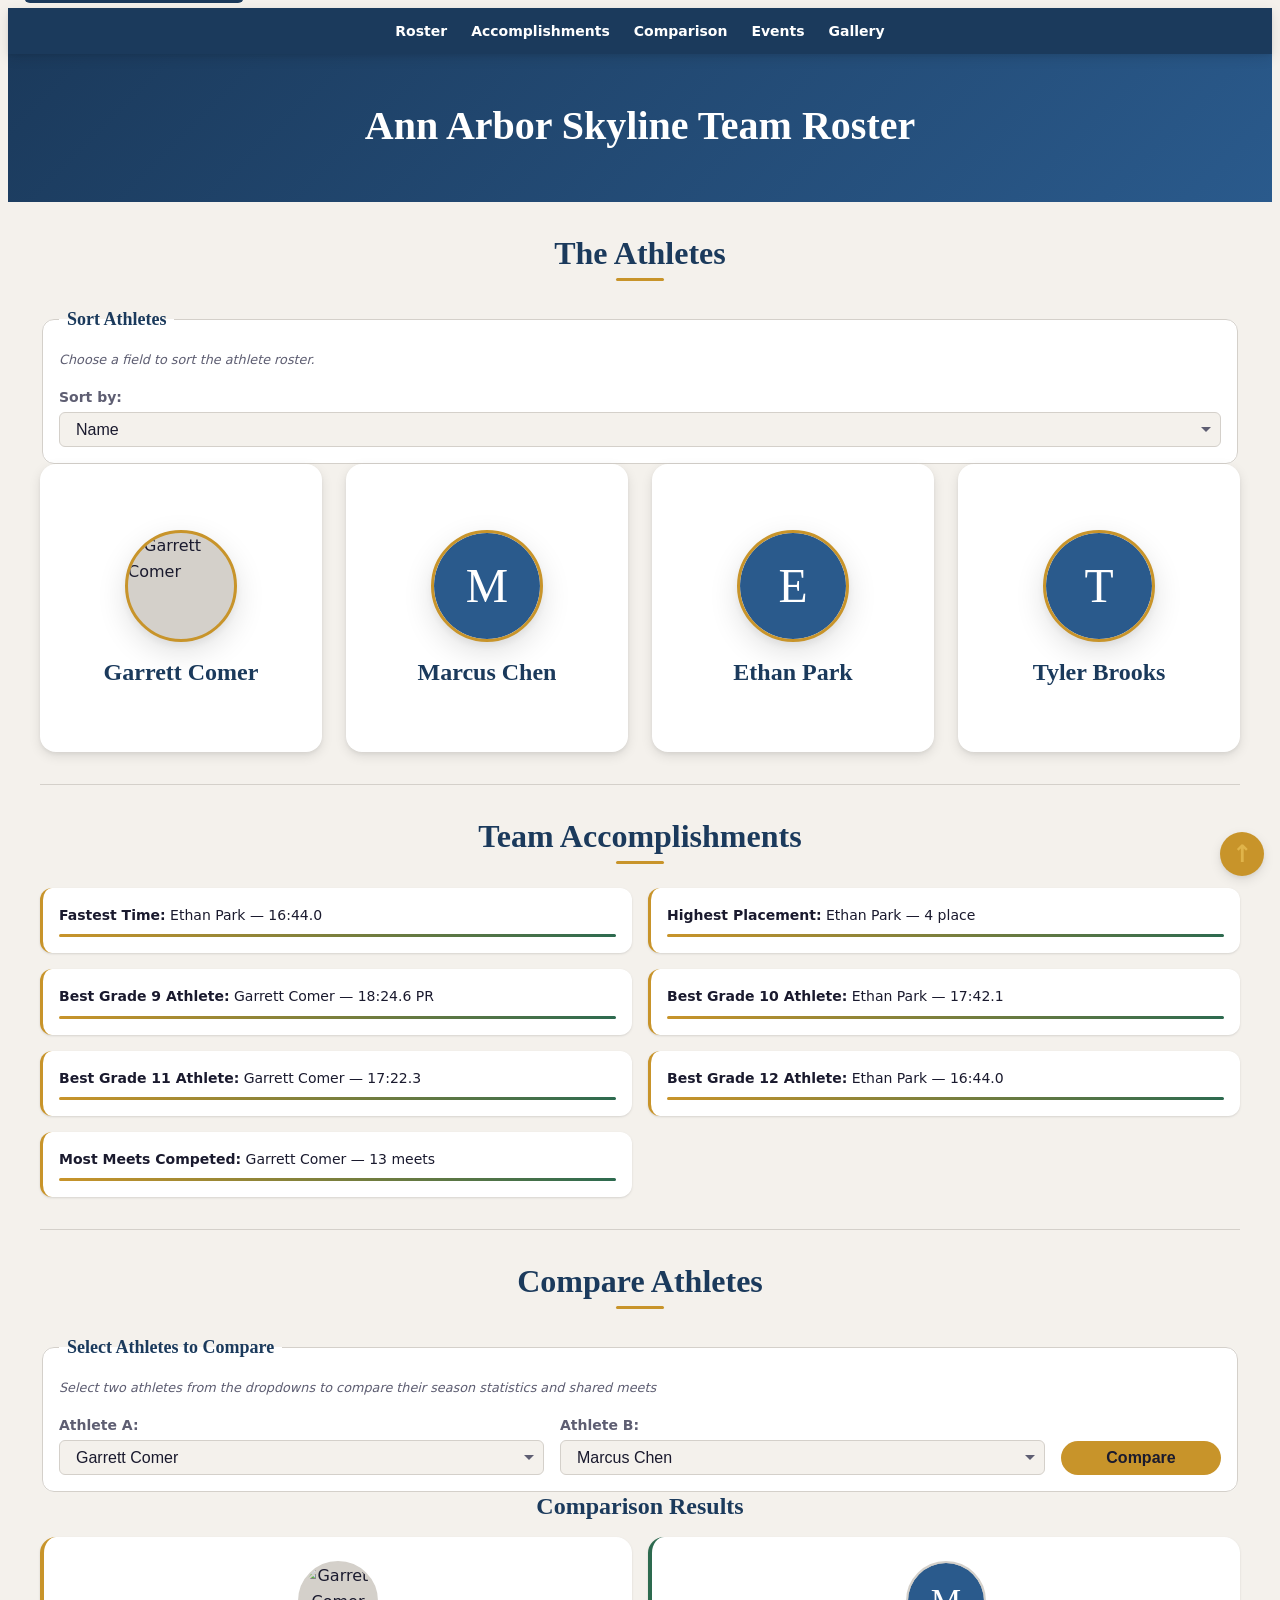
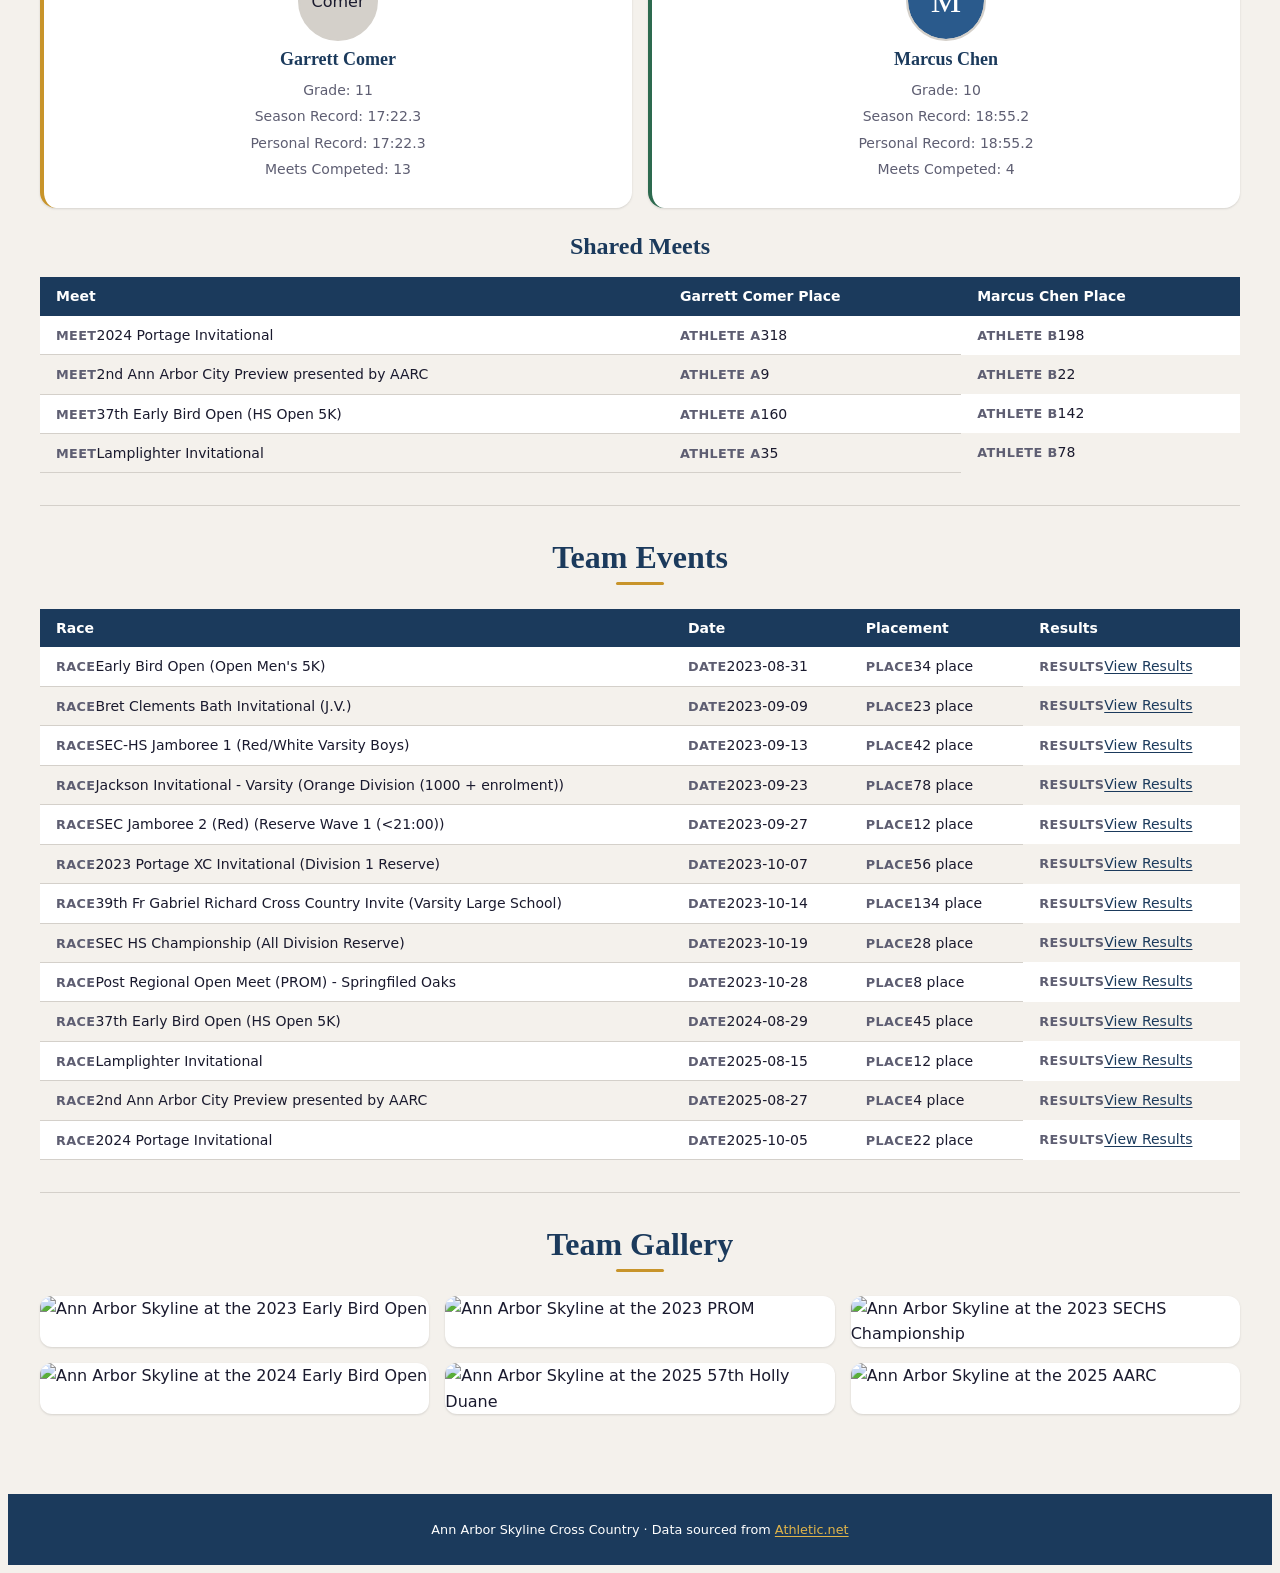
==== commit 066c15fa: "Finished project" ====
--- a/index.html
+++ b/index.html
@@ -30,6 +30,9 @@
 
     <section id="team-roster">
       <h2>The Athletes</h2>
+      <p id="card-instructions" class="sr-only">
+        Athlete cards can be flipped to reveal details. Select a card and press Enter or Space to toggle.
+      </p>
 
       <div id="sort-by-choices">
         <form>
@@ -56,7 +59,7 @@
         </form>
       </div>
 
-      <article id="athlete-roster">
+      <article id="athlete-roster" aria-describedby="card-instructions">
         <h3>Athlete Roster</h3>
             <div class="athlete-card"
          data-name="Garrett Comer"
@@ -243,12 +246,13 @@
               </select>
             </div>
 
-            <button type="button" id="compare-button">
+            <button type="button" id="compare-button" aria-controls="comparison-results">
               Compare
             </button>
           </fieldset>
         </form>
       </div>
+      <p id="compare-status" class="sr-only" role="status" aria-live="polite"></p>
 
       <article id="comparison-results">
         <h3>Comparison Results</h3>
--- a/styles/main.css
+++ b/styles/main.css
@@ -871,8 +871,12 @@
 .gallery-grid img {
   scroll-snap-align: center;
   border-radius: var(--radius-md);
-  height: 14rem;
-  object-fit: cover;
+  max-height: 18rem;
+  width: 100%;
+  height: auto;
+  object-fit: contain;
+  object-position: center;
+  background: var(--clr-surface);
   box-shadow: var(--shadow-sm);
   transition: transform var(--dur-normal) var(--ease-out);
 }
@@ -968,7 +972,146 @@
 
 
 /* ----------------------------------------------------------------
-   19. Keyframe Animations
+   19. Responsive Layout Enhancements (CP5)
+   Mobile styles remain default; tablet/desktop styles layer on top.
+   ---------------------------------------------------------------- */
+@media (min-width: 48rem) {
+  main {
+    max-width: 72rem;
+    margin: 0 auto;
+    padding: 0 var(--sp-lg);
+  }
+
+  .nav-container {
+    justify-content: center;
+    gap: var(--sp-sm);
+  }
+
+  header,
+  #athlete-header {
+    padding: var(--sp-xxl) var(--sp-xl);
+  }
+
+  #athlete-roster {
+    display: grid;
+    grid-template-columns: repeat(2, minmax(0, 1fr));
+    gap: var(--sp-lg);
+  }
+
+  .comparison-select {
+    margin-bottom: 0;
+  }
+
+  #player-comparison fieldset {
+    display: grid;
+    grid-template-columns: 1fr 1fr auto;
+    gap: var(--sp-md);
+    align-items: end;
+  }
+
+  #comparison-instructions {
+    grid-column: 1 / -1;
+    margin-bottom: 0;
+  }
+
+  #compare-button {
+    width: auto;
+    min-width: 10rem;
+  }
+
+  .comparison-cards {
+    flex-direction: row;
+  }
+
+  .comparison-card {
+    flex: 1;
+  }
+
+  /* Restore semantic table layout at larger breakpoints. */
+  thead {
+    position: static;
+    width: auto;
+    height: auto;
+    margin: 0;
+    clip: auto;
+    white-space: normal;
+    overflow: visible;
+  }
+
+  thead th {
+    background: var(--clr-primary);
+    color: #fff;
+    font-size: var(--fs-sm);
+    text-align: left;
+    padding: var(--sp-sm) var(--sp-md);
+  }
+
+  tbody tr {
+    display: table-row;
+    box-shadow: none;
+    border-radius: 0;
+    border-left: none;
+    background: transparent;
+    margin-bottom: 0;
+    padding: 0;
+    animation: none;
+  }
+
+  tbody td {
+    display: table-cell;
+    padding: var(--sp-sm) var(--sp-md);
+    border-bottom: 1px solid var(--clr-border);
+    font-size: var(--fs-sm);
+    vertical-align: top;
+  }
+
+  tbody td::before {
+    content: none;
+  }
+
+  tbody tr:nth-child(even) td {
+    background: var(--clr-bg);
+  }
+
+  tbody tr:nth-child(odd) td {
+    background: var(--clr-surface);
+  }
+
+  .gallery-grid {
+    grid-auto-flow: row;
+    grid-auto-columns: auto;
+    grid-template-columns: repeat(2, minmax(0, 1fr));
+    overflow-x: visible;
+  }
+
+  .gallery-grid img {
+    max-height: 22rem;
+  }
+}
+
+@media (min-width: 75rem) {
+  main {
+    max-width: 78rem;
+  }
+
+  #athlete-roster {
+    grid-template-columns: repeat(4, minmax(0, 1fr));
+  }
+
+  #team-accomplishments ul {
+    display: grid;
+    grid-template-columns: repeat(2, minmax(0, 1fr));
+    gap: var(--sp-md);
+  }
+
+  .gallery-grid {
+    grid-template-columns: repeat(3, minmax(0, 1fr));
+  }
+}
+
+
+/* ----------------------------------------------------------------
+   20. Keyframe Animations
    ---------------------------------------------------------------- */
 @keyframes fadeIn {
   from { opacity: 0; }
@@ -1020,7 +1163,7 @@
 
 
 /* ----------------------------------------------------------------
-   20. Reduced Motion — Disables all animations for users who
+   21. Reduced Motion — Disables all animations for users who
    prefer it. Required for WCAG 2.1 Level AA compliance.
 
    !important is intentionally used below per W3C/WCAG best practices.
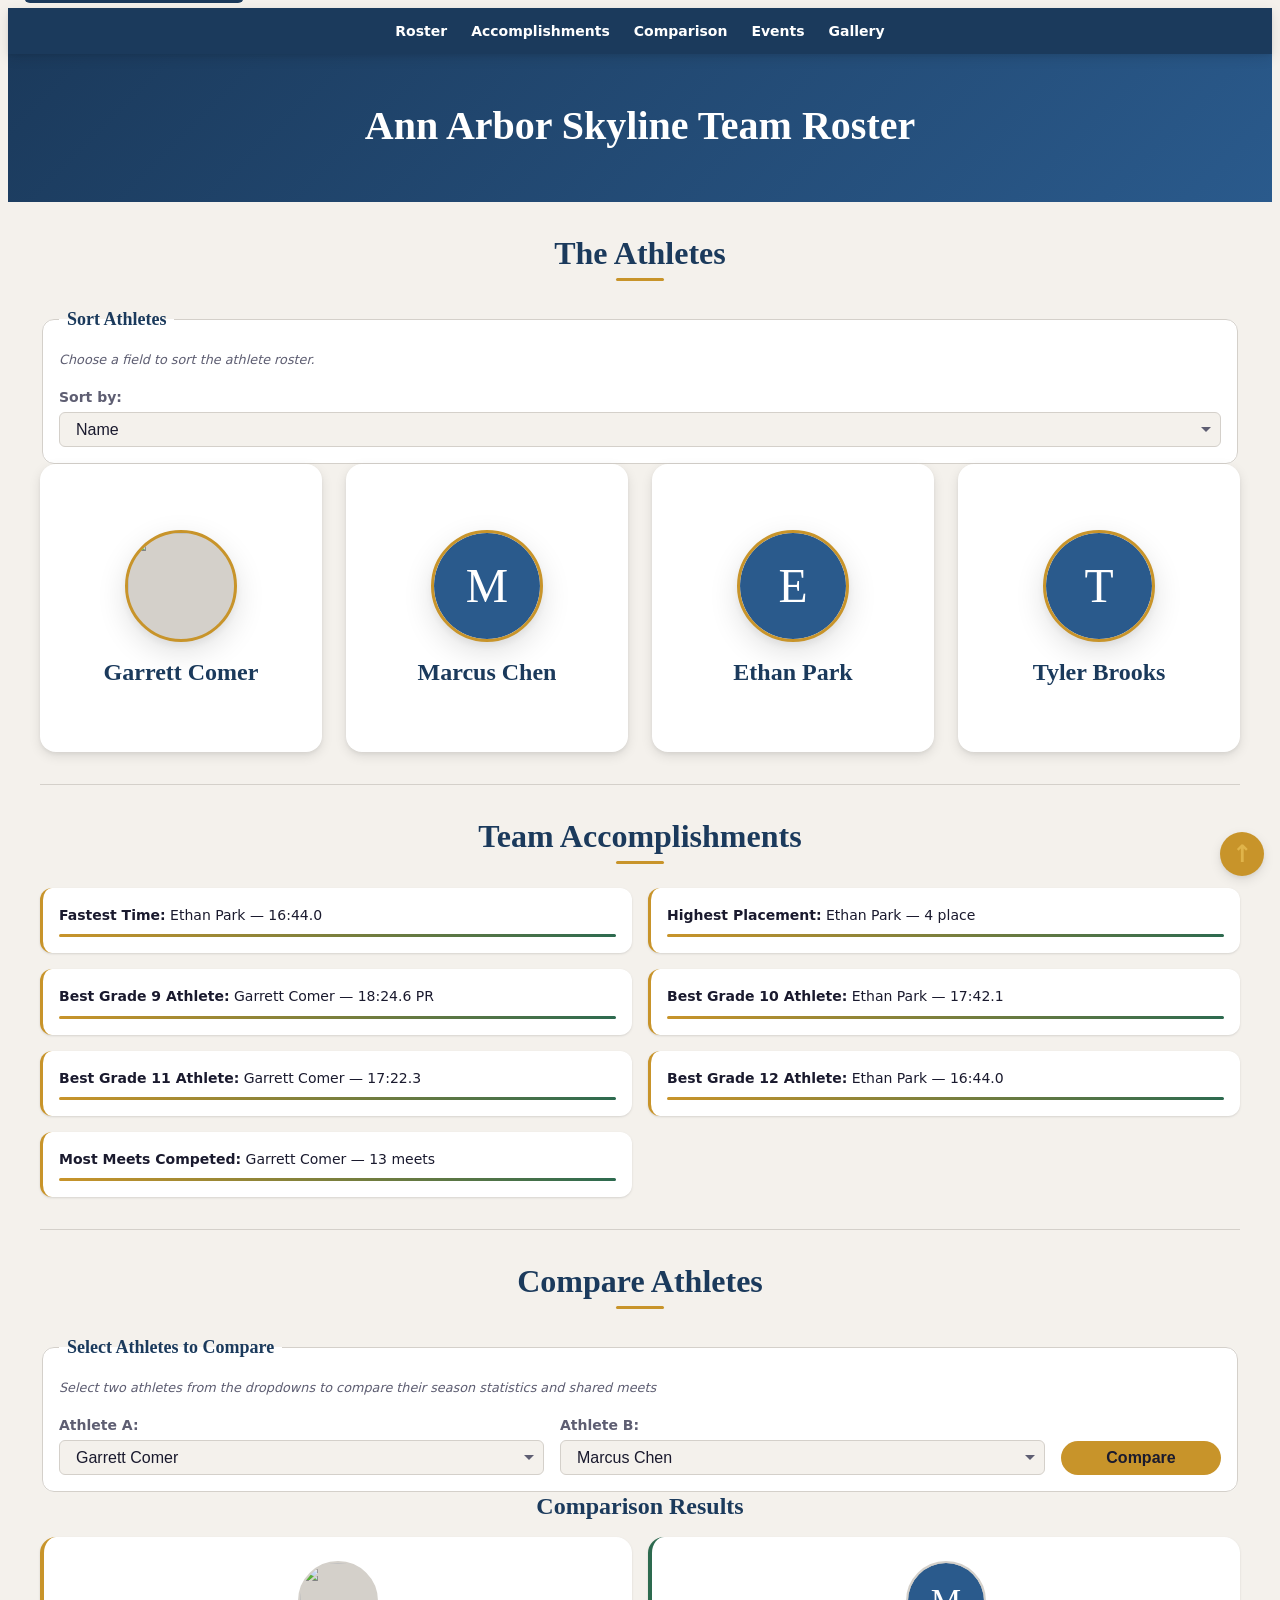
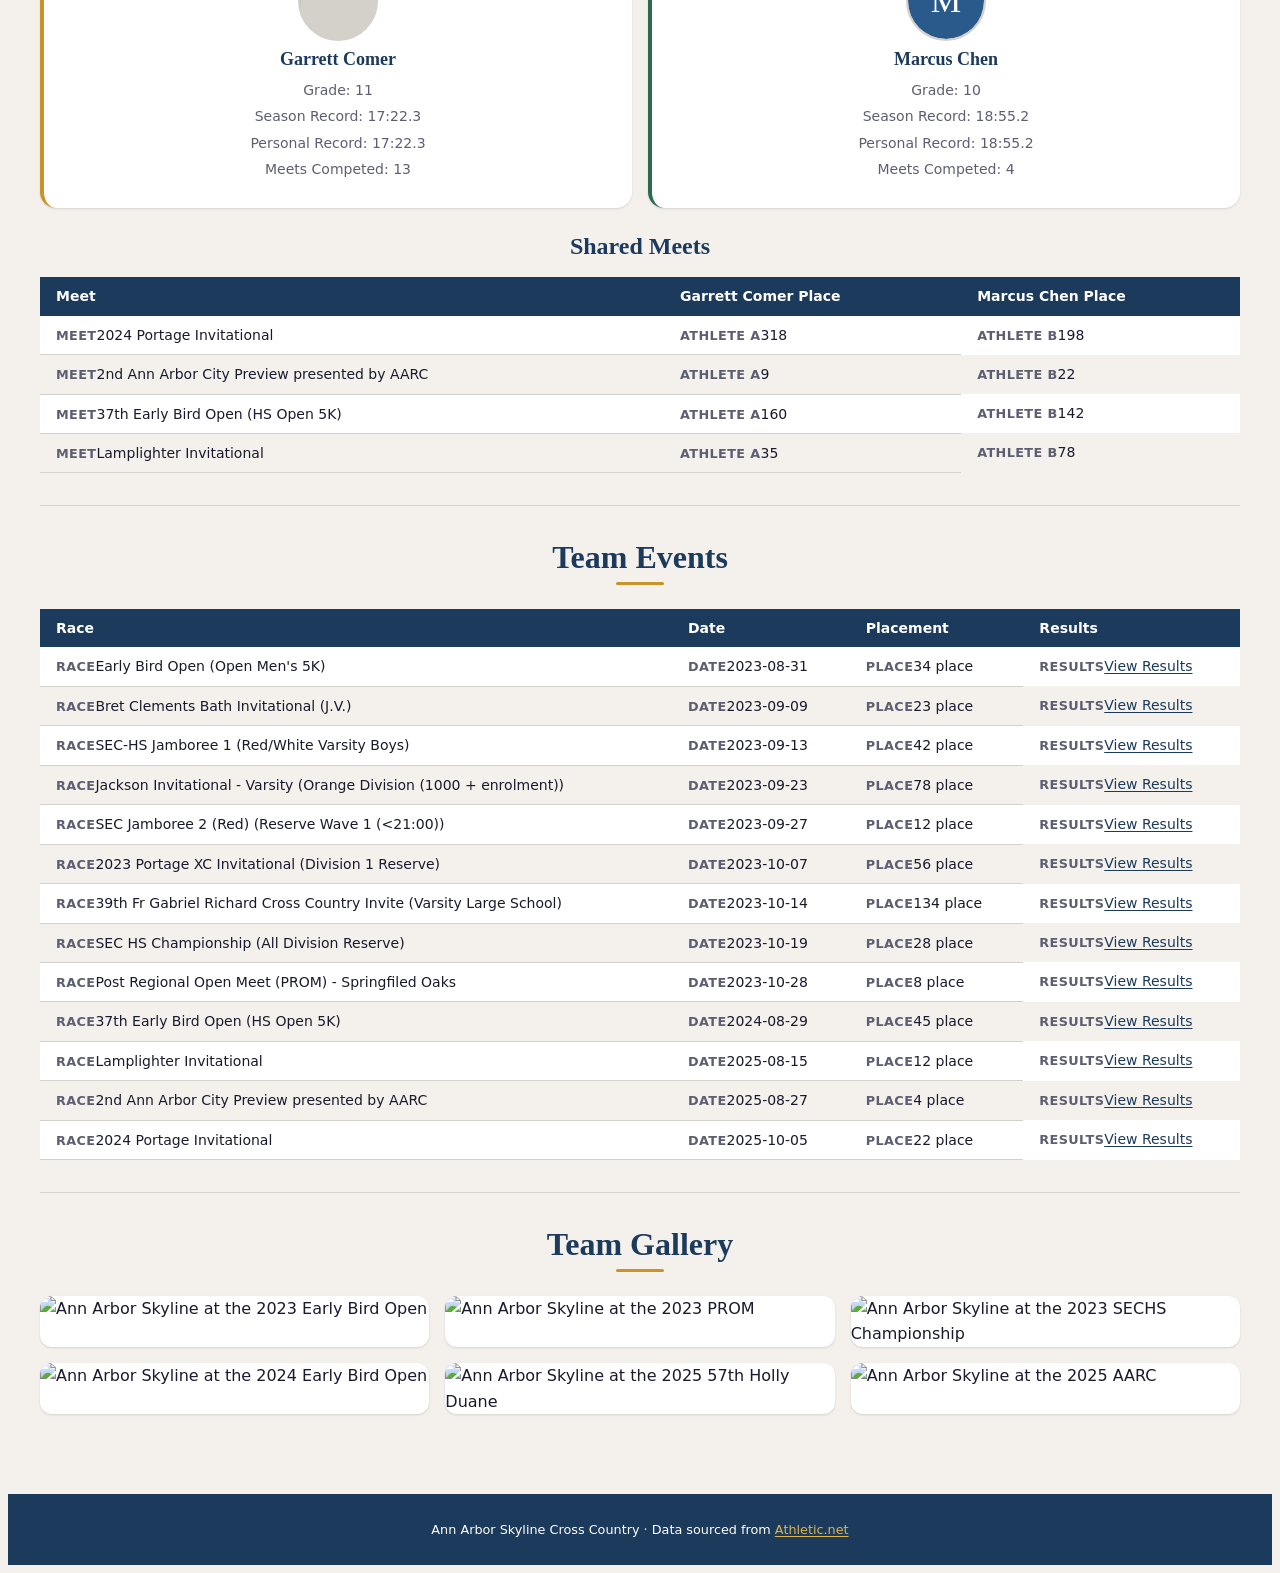
==== commit 1d6b9069: "fixing wave" ====
--- a/index.html
+++ b/index.html
@@ -31,7 +31,7 @@
     <section id="team-roster">
       <h2>The Athletes</h2>
       <p id="card-instructions" class="sr-only">
-        Athlete cards can be flipped to reveal details. Select a card and press Enter or Space to toggle.
+        Athlete cards can be flipped to reveal details. Click or tap a card to toggle details.
       </p>
 
       <div id="sort-by-choices">
@@ -72,7 +72,8 @@
         <div class="card-front">
           <img
             src="./images/athletes/21615274/profile.jpg"
-            alt="Garrett Comer"
+            alt=""
+            aria-hidden="true"
             class="athlete-photo"
             loading="lazy"
           />
@@ -104,7 +105,8 @@
         <div class="card-front">
           <img
             src="data:image/svg+xml,%3Csvg xmlns='http://www.w3.org/2000/svg' viewBox='0 0 100 100'%3E%3Crect fill='%232a5a8c' width='100' height='100' rx='50'/%3E%3Ctext x='50' y='65' text-anchor='middle' fill='white' font-size='45' font-family='Georgia,serif'%3EM%3C/text%3E%3C/svg%3E"
-            alt="Marcus Chen"
+            alt=""
+            aria-hidden="true"
             class="athlete-photo"
             loading="lazy"
           />
@@ -136,7 +138,8 @@
         <div class="card-front">
           <img
             src="data:image/svg+xml,%3Csvg xmlns='http://www.w3.org/2000/svg' viewBox='0 0 100 100'%3E%3Crect fill='%232a5a8c' width='100' height='100' rx='50'/%3E%3Ctext x='50' y='65' text-anchor='middle' fill='white' font-size='45' font-family='Georgia,serif'%3EE%3C/text%3E%3C/svg%3E"
-            alt="Ethan Park"
+            alt=""
+            aria-hidden="true"
             class="athlete-photo"
             loading="lazy"
           />
@@ -168,7 +171,8 @@
         <div class="card-front">
           <img
             src="data:image/svg+xml,%3Csvg xmlns='http://www.w3.org/2000/svg' viewBox='0 0 100 100'%3E%3Crect fill='%232a5a8c' width='100' height='100' rx='50'/%3E%3Ctext x='50' y='65' text-anchor='middle' fill='white' font-size='45' font-family='Georgia,serif'%3ET%3C/text%3E%3C/svg%3E"
-            alt="Tyler Brooks"
+            alt=""
+            aria-hidden="true"
             class="athlete-photo"
             loading="lazy"
           />
@@ -260,7 +264,7 @@
     <div class="comparison-cards">
 
       <div class="comparison-card">
-        <img src="./images/athletes/21615274/profile.jpg" alt="Garrett Comer" />
+        <img src="./images/athletes/21615274/profile.jpg" alt="" aria-hidden="true" />
         <h3>Garrett Comer</h3>
         <p>Grade: 11</p>
         <p>Season Record: 17:22.3</p>
@@ -269,7 +273,7 @@
       </div>
 
       <div class="comparison-card">
-        <img src="data:image/svg+xml,%3Csvg xmlns='http://www.w3.org/2000/svg' viewBox='0 0 100 100'%3E%3Crect fill='%232a5a8c' width='100' height='100' rx='50'/%3E%3Ctext x='50' y='65' text-anchor='middle' fill='white' font-size='45' font-family='Georgia,serif'%3EM%3C/text%3E%3C/svg%3E" alt="Marcus Chen" />
+        <img src="data:image/svg+xml,%3Csvg xmlns='http://www.w3.org/2000/svg' viewBox='0 0 100 100'%3E%3Crect fill='%232a5a8c' width='100' height='100' rx='50'/%3E%3Ctext x='50' y='65' text-anchor='middle' fill='white' font-size='45' font-family='Georgia,serif'%3EM%3C/text%3E%3C/svg%3E" alt="" aria-hidden="true" />
         <h3>Marcus Chen</h3>
         <p>Grade: 10</p>
         <p>Season Record: 18:55.2</p>
--- a/styles/main.css
+++ b/styles/main.css
@@ -1039,7 +1039,7 @@
   }
 
   thead th {
-    background: var(--clr-primary);
+    background: var(--clr-nav-bg);
     color: #fff;
     font-size: var(--fs-sm);
     text-align: left;
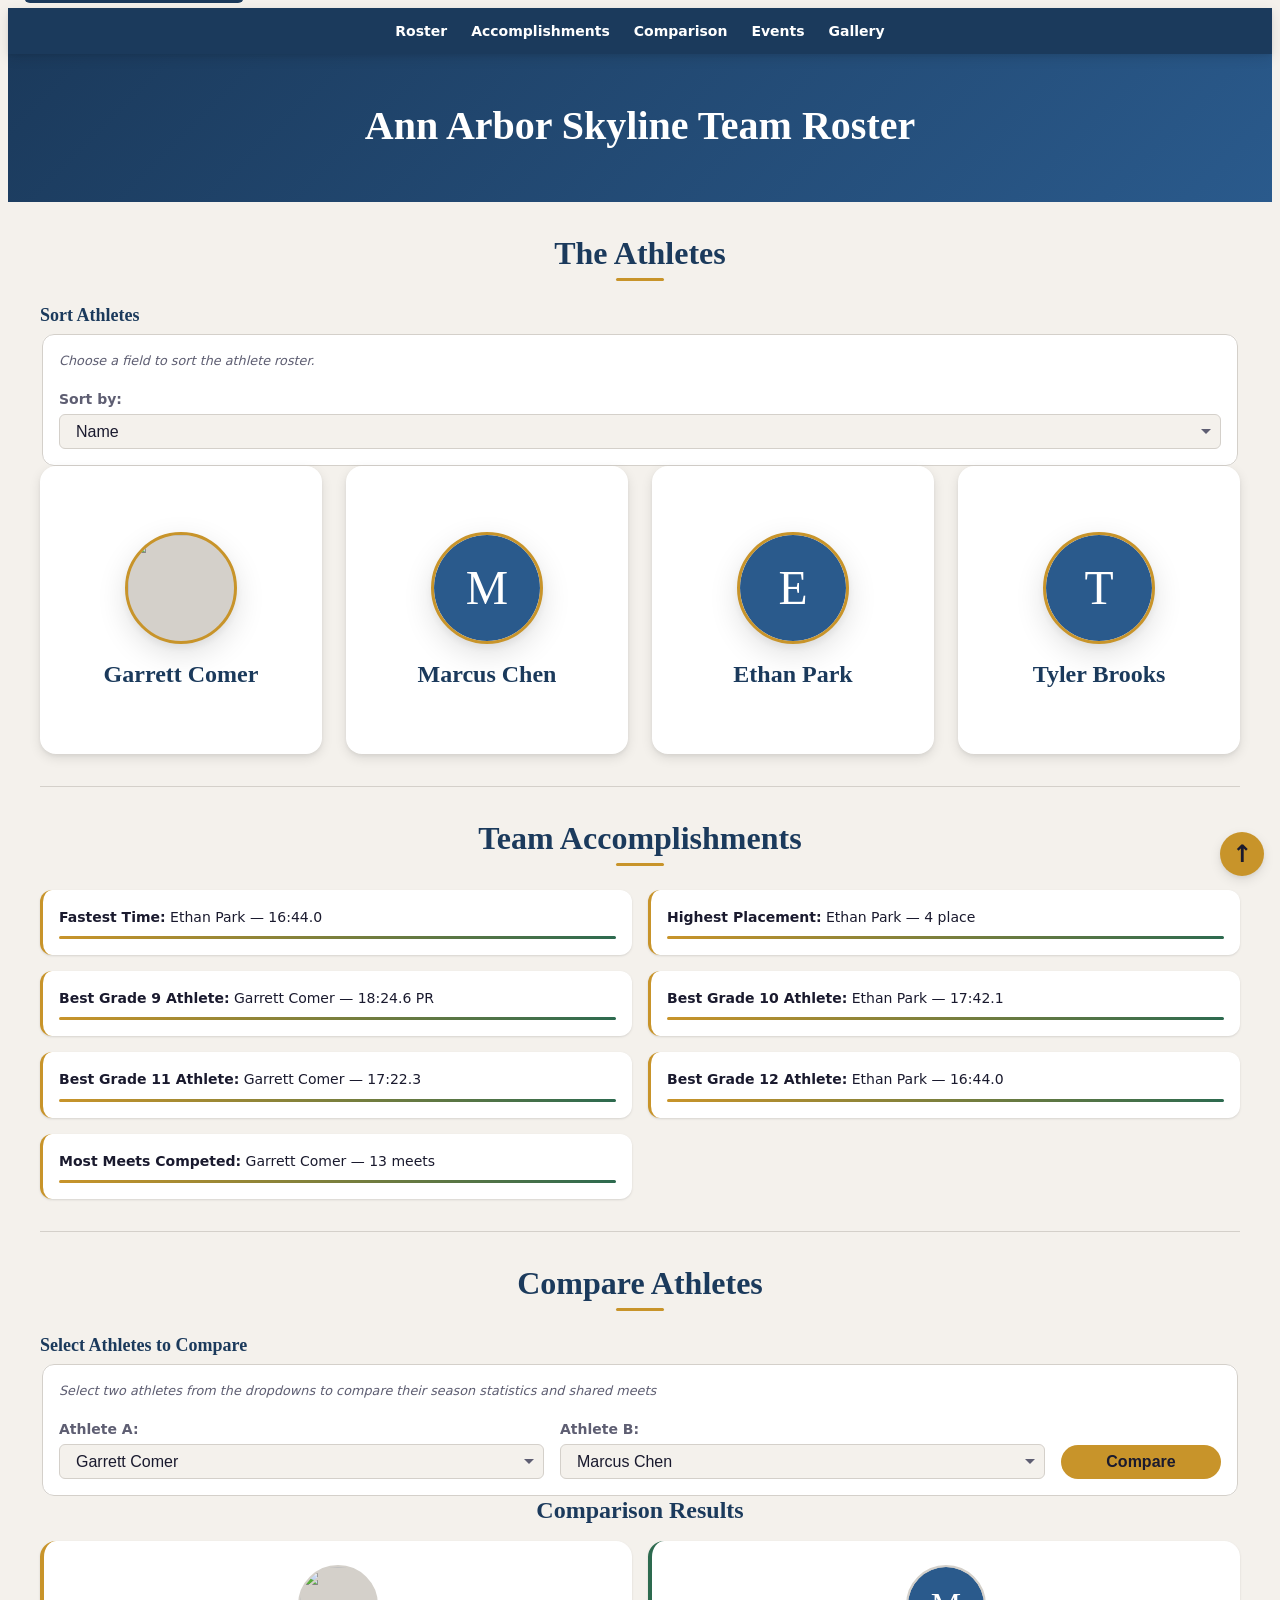
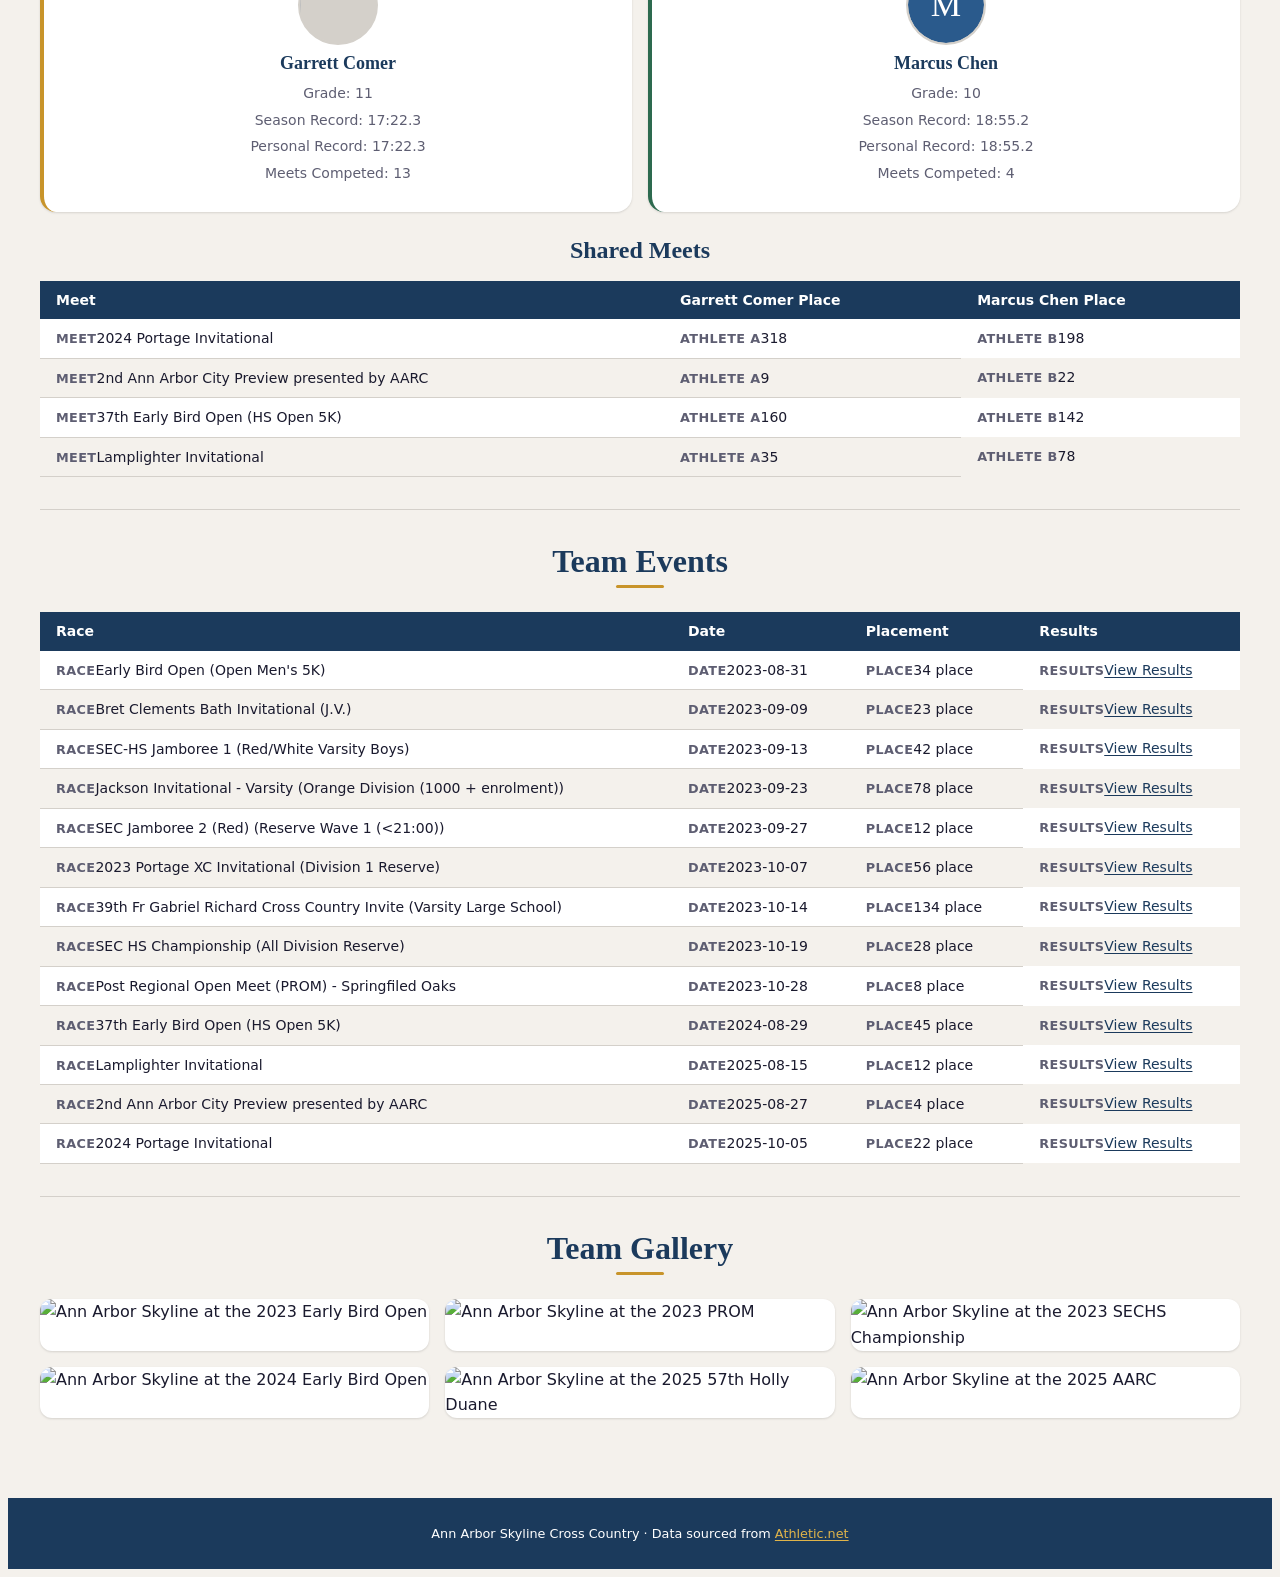
==== commit f1883988: "Improve accessibility compliance and demo-readiness. Add keyboard card interaction, replace heading-" ====
--- a/index.html
+++ b/index.html
@@ -35,9 +35,10 @@
       </p>
 
       <div id="sort-by-choices">
+        <h3 class="form-section-heading">Sort Athletes</h3>
         <form>
           <fieldset>
-            <legend>Sort Athletes</legend>
+            <legend class="sr-only">Sort Athletes</legend>
 
             <!-- aria-describedby on the select below links it to these
                  supplementary instructions. Embedding this guidance inside
@@ -217,9 +218,10 @@
       <h2>Compare Athletes</h2>
 
       <div class="comparison-controls">
+        <h3 class="form-section-heading">Select Athletes to Compare</h3>
         <form>
           <fieldset>
-            <legend>Select Athletes to Compare</legend>
+            <legend class="sr-only">Select Athletes to Compare</legend>
 
             <!-- aria-describedby links the dropdowns below to these
                  instructions, providing supplementary guidance beyond
--- a/styles/main.css
+++ b/styles/main.css
@@ -532,6 +532,14 @@
 /* ----------------------------------------------------------------
    11. Forms & Controls — Sort, Filter, Compare
    ---------------------------------------------------------------- */
+.form-section-heading {
+  font-family: var(--font-heading);
+  font-weight: 700;
+  font-size: var(--fs-md);
+  color: var(--clr-primary);
+  margin: 0 0 var(--sp-sm);
+}
+
 fieldset {
   border: 1px solid var(--clr-border);
   border-radius: var(--radius-md);
@@ -930,6 +938,14 @@
 #site-footer a:hover,
 #site-footer a:focus {
   color: #fff;
+}
+
+/* Keep the floating back-to-top button high-contrast inside footer. */
+#site-footer .back-to-top,
+#site-footer .back-to-top:hover,
+#site-footer .back-to-top:focus,
+#site-footer .back-to-top:active {
+  color: #1a1a2e;
 }
 
 
@@ -1165,21 +1181,14 @@
 /* ----------------------------------------------------------------
    21. Reduced Motion — Disables all animations for users who
    prefer it. Required for WCAG 2.1 Level AA compliance.
-
-   !important is intentionally used below per W3C/WCAG best practices.
-   prefers-reduced-motion MUST override ALL animations regardless of
-   specificity to protect users with vestibular disorders. Without
-   !important, higher-specificity animation rules elsewhere in this
-   stylesheet would still fire, defeating the accessibility purpose.
-   Reference: https://www.w3.org/WAI/WCAG21/Techniques/css/C39
    ---------------------------------------------------------------- */
 @media (prefers-reduced-motion: reduce) {
   *,
   *::before,
   *::after {
-    animation-duration: 0.01ms !important;
-    animation-iteration-count: 1 !important;
-    transition-duration: 0.01ms !important;
-    scroll-behavior: auto !important;
-  }
-}
+    animation-duration: 0.01ms;
+    animation-iteration-count: 1;
+    transition-duration: 0.01ms;
+    scroll-behavior: auto;
+  }
+}
